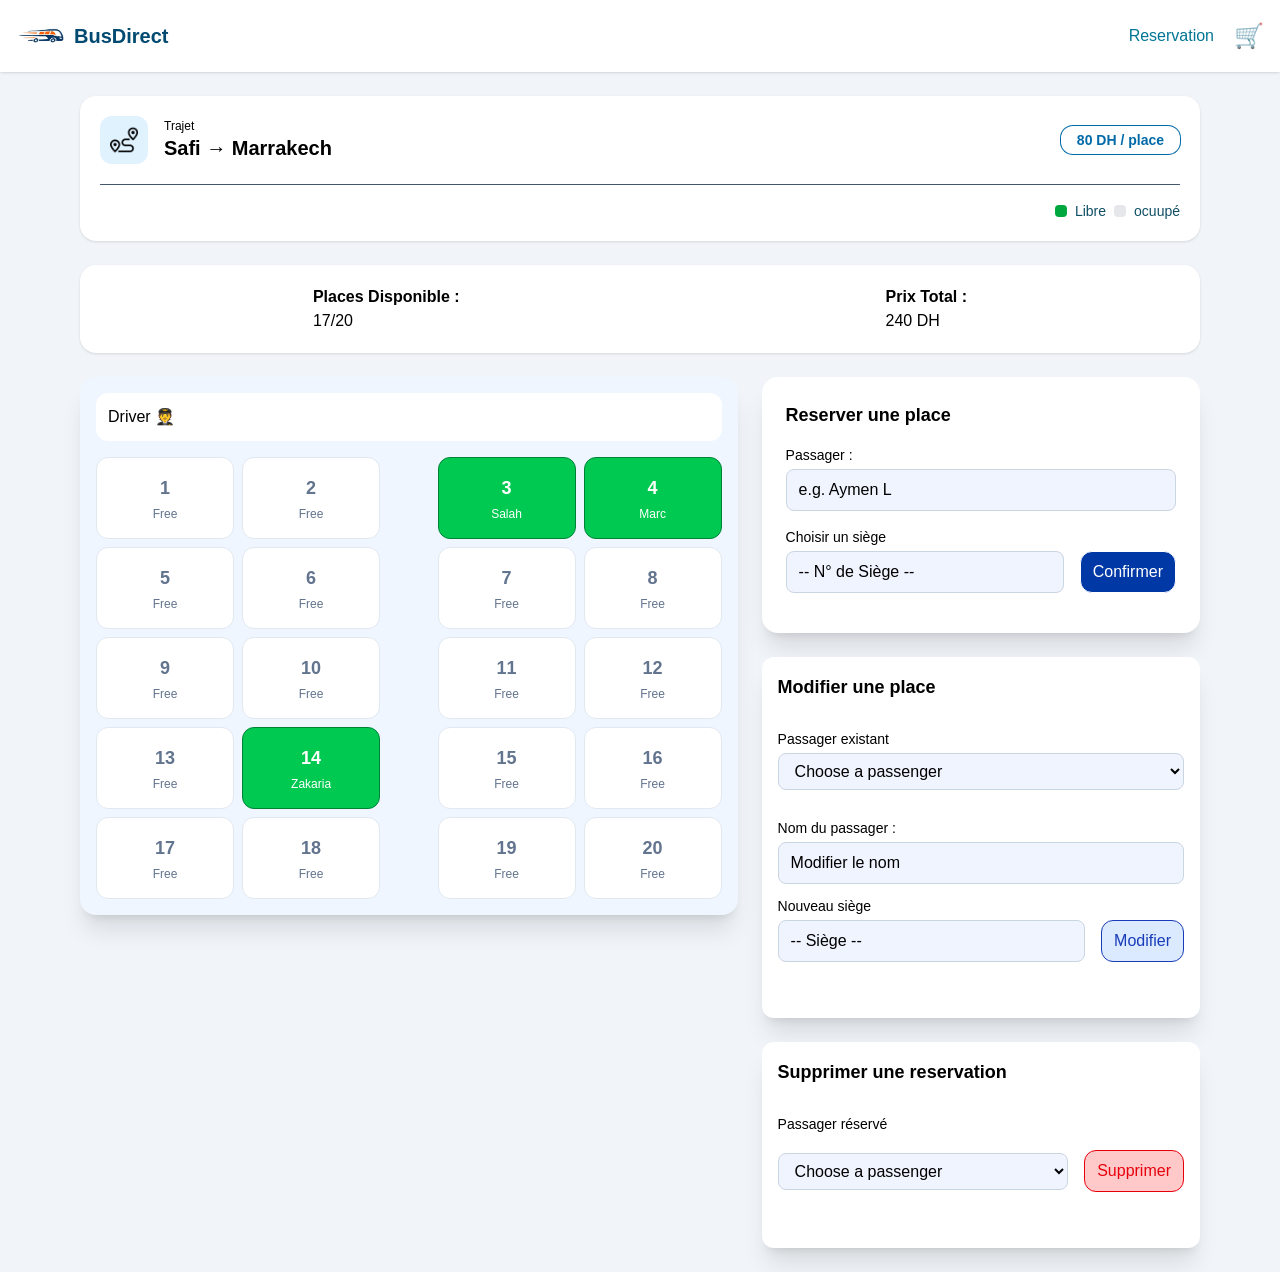
==== cabine.html @ 46fd449e "update : add files 'index / cabine / README.md'" ====
<!DOCTYPE html>
<html lang="fr">

<head>
    <meta charset="UTF-8">
    <meta name="viewport" content="width=device-width, initial-scale=1.0">
    <title>BusDirect</title>
    <link rel="stylesheet" href="style.css">
    <link href="src/output.css" rel="stylesheet">
</head>

<body>

    <header class="bg-white shadow-sm sticky top-0 z-10 ">
        <section class="mx-auto p-4 flex justify-between items-center">
            <div class="flex gap-2 items-center">
                <img src="img/logo.png" alt="logo" class="w-[50px] h-[40px]">
                <h1 class="text-xl font-bold text-sky-900">
                    <a href="#bus_direct">BusDirect</a>
                </h1>
            </div>
            <nav class="flex gap-5 items-center">
                <a class="text-l font-medium text-cyan-700 hover:text-sky-900" href="#reservation">
                    Reservation
                </a>

                <a class="text-2xl" href="#ticket" aria-label="Panier">
                    🛒
                </a>
            </nav>

        </section>
    </header>
    <main class="max-w-6xl mx-auto px-4 my-6 flex flex-col gap-6">

        <section class="rounded-2xl bg-white p-5 shadow-sm ">

            <div class="flex flex-wrap items-center justify-between gap-4">

                <div class="flex items-center gap-4">
                    <div class="flex h-12 w-12 items-center justify-center rounded-xl bg-sky-100">
                        <img src="img/trajet.png" alt="trajet" class="h-7 w-7">
                    </div>
                    <div>
                        <p class="text-xs font-medium uppercase tracking-wide text-slate-400">Trajet</p>
                        <h2 class="text-xl font-semibold text-slate-800 sm:text-2xl">
                            Safi → Marrakech
                        </h2>
                    </div>
                </div>

                <span class="rounded-xl bg-sky-50 px-4 py-1 text-sm font-semibold text-sky-700 ring-1 ring-sky-100">
                    80 DH / place
                </span>

            </div>

            <div
                class="mt-5 flex flex-wrap items-center justify-end gap-x-5 gap-y-2 border-t border-slate-100 pt-4 text-sm text-slate-600">
                <div class="flex-1 flex min-w-40 items-center justify-end gap-2">
                    <div class="w-3 h-3 bg-green-600 rounded-sm"></div>
                    <p class="text-cyan-900 text-sm font-medium">
                        Libre
                    </p>
                    <div class="w-3 h-3 bg-gray-200 rounded-sm"></div>
                    <p class="text-cyan-900 text-sm font-medium">
                        ocuupé
                    </p>
                </div>
            </div>
        </section>
        <section class="rounded-2xl bg-white p-5 shadow-sm flex justify-around">
            <div>
                <p class="font-semibold">Places Disponible :</p>
                <span id="places" class="font-medium"></span>
            </div>
            <div>
                <p class="font-semibold">Prix Total :</p>
                <span id="prix" class="font-medium"></span>
            </div>
        </section>


        <div class="page">
            <section class="bg-blue-50 rounded-2xl shadow-xl p-4">
                <div class="bg-white rounded-xl p-3 mb-4 font-medium">Driver 🧑‍✈️</div>
                <div id="seatGrid" class="grid grid-cols-[1fr_1fr_0.3fr_1fr_1fr] gap-2"></div>
            </section>
            <div class="forms">
                <section class="bg-white rounded-2xl shadow-xl p-6 h-fit ">
                    <h2 class="text-lg font-semibold mb-4">Reserver une place</h2>
                    <label for="nameInput" class="block text-sm font-medium rond mb-1">Passager :</label>
                    <input type="text" id="nameInput" placeholder="e.g. Aymen L"
                        class="w-full border border-slate-300 rounded-lg p-2 bg-[#F0F4FF] px-3 py-2 mb-4 ">
                    <div>
                        <label for="" class="block text-sm font-medium mb-1 rond">Choisir un siège</label>
                        <div class="flex items-center gap-4 justify-between">
                            <input type="text" id="seatInput" placeholder="-- N° de Siège --"
                                class="w-full border border-slate-300 rounded-lg p-2 bg-[#F0F4FF] px-3 py-2">
                            <button type="button" id="reserveButton"
                                class="border-1 px-3 py-2 rounded-xl bg-[#0039A6] text-white">Confirmer</button>
                        </div>
                    </div>
                    <p id="message" class="mt-4 text-sm font-medium"></p>
                </section>

                <section
                    class="flex shadow-xl w-full rounded-xl gap-3 p-4 flex-wrap flex-col bg-white shadow-sm p-4 pb-7">
                    <div>
                        <h2 class="text-lg font-semibold mb-4">Modifier une place</h2>
                    </div>
                    <div>
                        <label for="changeSelect" class="block text-sm font-medium mb-1 rond">Passager existant</label>
                        <select id="changeSelect"
                            class="w-full border border-slate-300 rounded-lg px-3 py-2 mb-4 bg-[#F0F4FF] focus:outline-none focus:ring-2 focus:ring-blue-500">
                        </select>
                    </div>
                    <div>
                        <label for="name" class="block text-sm font-medium rond mb-1">Nom du passager :</label>
                        <input type="text" name="name" id="modifyNameInput" placeholder="Modifier le nom"
                            class="w-full border border-slate-300 rounded-lg p-2 bg-[#F0F4FF] px-3 py-2">
                    </div>
                    <div>
                        <label for="newSeat" class="block text-sm font-medium mb-1 rond">Nouveau siège</label>
                        <div class="flex items-center gap-4 justify-between">
                            <input type="text" id="newSeat" placeholder="-- Siège --"
                                class="w-full border border-slate-300 rounded-lg p-2 bg-[#F0F4FF] px-3 py-2">
                            <button type="button" id="modifyBtn"
                                class="border-1 px-3 py-2 rounded-xl bg-blue-100 text-blue-800 font-medium">Modifier</button>
                        </div>
                    </div>
                    <p id="modifyMessage" class="mt-4 text-sm font-medium"></p>
                </section>
                <section
                    class="flex shadow-xl w-full rounded-xl gap-3 p-4 flex-wrap flex-col bg-white shadow-sm p-4 pb-7 ">
                    <div>
                        <h2 class="text-lg font-semibold mb-4">Supprimer une reservation</h2>
                    </div>

                    <div>
                        <label for="supSelect" class="block text-sm font-medium mb-1 rond">Passager réservé</label>
                    </div>
                    <div class="flex items-center gap-4 justify-between">
                        <select id="supSelect"
                            class="w-full border border-slate-300 rounded-lg px-3 py-2 bg-[#F0F4FF] focus:outline-none focus:ring-2 focus:ring-blue-500">
                        </select>
                        <div class="flex items-center gap-4 justify-between">
                            <button type="button" id="supBtn"
                                class="border-1 px-3 py-2 rounded-xl bg-red-200 text-red-600 font-medium">Supprimer</button>
                        </div>
                    </div>
                    <p id="supMessage" class="mt-4 text-sm font-medium"></p>
                </section>
            </div>
        </div>
    </main>
    <script src="script.js"></script>
</body>

</html>
---- style.css ----
body{
    background-color: #f1f5f9;
}
.page {
    display: grid;
    gap: 1.5rem;
}

.forms {
    display: grid;
    gap: 1.5rem;
}

@media (min-width: 1024px) {
    .page {
        grid-template-columns: 3fr 2fr;
        align-items: start;
    }
}
---- src/output.css ----
/*! tailwindcss v4.3.3 | MIT License | https://tailwindcss.com */
@layer properties;
@layer theme, base, components, utilities;
@layer theme {
  :root, :host {
    --font-sans: -apple-system, BlinkMacSystemFont, "Segoe UI", Roboto, "Helvetica Neue",
      "Noto Sans", Arial, sans-serif, "Apple Color Emoji", "Segoe UI Emoji",
      "Segoe UI Symbol", "Noto Color Emoji";
    --font-mono: ui-monospace, SFMono-Regular, Menlo, Monaco, Consolas, "Liberation Mono",
      "Courier New", monospace;
    --color-red-100: oklch(93.6% 0.032 17.717);
    --color-red-200: oklch(88.5% 0.062 18.334);
    --color-red-400: oklch(70.4% 0.191 22.216);
    --color-red-500: oklch(63.7% 0.237 25.331);
    --color-red-600: oklch(57.7% 0.245 27.325);
    --color-red-700: oklch(50.5% 0.213 27.518);
    --color-red-800: oklch(44.4% 0.177 26.899);
    --color-green-100: oklch(96.2% 0.044 156.743);
    --color-green-200: oklch(92.5% 0.084 155.995);
    --color-green-400: oklch(79.2% 0.209 151.711);
    --color-green-500: oklch(72.3% 0.219 149.579);
    --color-green-600: oklch(62.7% 0.194 149.214);
    --color-green-700: oklch(52.7% 0.154 150.069);
    --color-green-800: oklch(44.8% 0.119 151.328);
    --color-emerald-100: oklch(95% 0.052 163.051);
    --color-emerald-200: oklch(90.5% 0.093 164.15);
    --color-emerald-400: oklch(76.5% 0.177 163.223);
    --color-emerald-700: oklch(50.8% 0.118 165.612);
    --color-emerald-800: oklch(43.2% 0.095 166.913);
    --color-teal-700: oklch(51.1% 0.096 186.391);
    --color-cyan-100: oklch(95.6% 0.045 203.388);
    --color-cyan-200: oklch(91.7% 0.08 205.041);
    --color-cyan-300: oklch(86.5% 0.127 207.078);
    --color-cyan-400: oklch(78.9% 0.154 211.53);
    --color-cyan-700: oklch(52% 0.105 223.128);
    --color-cyan-900: oklch(39.8% 0.07 227.392);
    --color-sky-100: oklch(95.1% 0.026 236.824);
    --color-sky-200: oklch(90.1% 0.058 230.902);
    --color-sky-300: oklch(82.8% 0.111 230.318);
    --color-sky-400: oklch(74.6% 0.16 232.661);
    --color-sky-500: oklch(68.5% 0.169 237.323);
    --color-sky-600: oklch(58.8% 0.158 241.966);
    --color-sky-700: oklch(50% 0.134 242.749);
    --color-sky-900: oklch(39.1% 0.09 240.876);
    --color-blue-50: oklch(97% 0.014 254.604);
    --color-blue-100: oklch(93.2% 0.032 255.585);
    --color-blue-200: oklch(88.2% 0.059 254.128);
    --color-blue-400: oklch(70.7% 0.165 254.624);
    --color-blue-600: oklch(54.6% 0.245 262.881);
    --color-blue-700: oklch(48.8% 0.243 264.376);
    --color-blue-800: oklch(42.4% 0.199 265.638);
    --color-blue-900: oklch(37.9% 0.146 265.522);
    --color-indigo-600: oklch(51.1% 0.262 276.966);
    --color-indigo-700: oklch(45.7% 0.24 277.023);
    --color-slate-50: oklch(98.4% 0.003 247.858);
    --color-slate-200: oklch(92.9% 0.013 255.508);
    --color-slate-300: oklch(86.9% 0.022 252.894);
    --color-slate-500: oklch(55.4% 0.046 257.417);
    --color-slate-600: oklch(44.6% 0.043 257.281);
    --color-gray-50: oklch(98.5% 0.002 247.839);
    --color-gray-100: oklch(96.7% 0.003 264.542);
    --color-gray-200: oklch(92.8% 0.006 264.531);
    --color-gray-300: oklch(87.2% 0.01 258.338);
    --color-gray-500: oklch(55.1% 0.027 264.364);
    --color-gray-600: oklch(44.6% 0.03 256.802);
    --color-gray-800: oklch(27.8% 0.033 256.848);
    --color-black: #000;
    --color-white: #fff;
    --spacing: 0.25rem;
    --container-xs: 20rem;
    --container-md: 28rem;
    --container-4xl: 56rem;
    --container-6xl: 72rem;
    --text-xs: 0.75rem;
    --text-xs--line-height: calc(1 / 0.75);
    --text-sm: 0.875rem;
    --text-sm--line-height: calc(1.25 / 0.875);
    --text-base: 1rem;
    --text-base--line-height: calc(1.5 / 1);
    --text-lg: 1.125rem;
    --text-lg--line-height: calc(1.75 / 1.125);
    --text-xl: 1.25rem;
    --text-xl--line-height: calc(1.75 / 1.25);
    --text-2xl: 1.5rem;
    --text-2xl--line-height: calc(2 / 1.5);
    --text-3xl: 1.875rem;
    --text-3xl--line-height: calc(2.25 / 1.875);
    --text-4xl: 2.25rem;
    --text-4xl--line-height: calc(2.5 / 2.25);
    --font-weight-medium: 500;
    --font-weight-semibold: 600;
    --font-weight-bold: 700;
    --leading-tight: 1.25;
    --leading-snug: 1.375;
    --leading-normal: 1.5;
    --leading-loose: 2;
    --radius-sm: 0.25rem;
    --radius-lg: 0.5rem;
    --radius-xl: 0.75rem;
    --radius-2xl: 1rem;
    --default-transition-duration: 150ms;
    --default-transition-timing-function: cubic-bezier(0.4, 0, 0.2, 1);
    --default-font-family: var(--font-sans);
    --default-mono-font-family: var(--font-mono);
  }
}
@layer base {
  *, ::after, ::before, ::backdrop, ::file-selector-button {
    box-sizing: border-box;
    margin: 0;
    padding: 0;
    border: 0 solid;
  }
  html, :host {
    line-height: 1.5;
    -webkit-text-size-adjust: 100%;
    tab-size: 4;
    font-family: var(--default-font-family, -apple-system, BlinkMacSystemFont, "Segoe UI", Roboto, "Helvetica Neue", "Noto Sans", Arial, sans-serif, "Apple Color Emoji", "Segoe UI Emoji", "Segoe UI Symbol", "Noto Color Emoji");
    font-feature-settings: var(--default-font-feature-settings, normal);
    font-variation-settings: var(--default-font-variation-settings, normal);
    -webkit-tap-highlight-color: transparent;
  }
  hr {
    height: 0;
    color: inherit;
    border-top-width: 1px;
  }
  abbr:where([title]) {
    -webkit-text-decoration: underline dotted;
    text-decoration: underline dotted;
  }
  h1, h2, h3, h4, h5, h6 {
    font-size: inherit;
    font-weight: inherit;
  }
  a {
    color: inherit;
    -webkit-text-decoration: inherit;
    text-decoration: inherit;
  }
  b, strong {
    font-weight: bolder;
  }
  code, kbd, samp, pre {
    font-family: var(--default-mono-font-family, ui-monospace, SFMono-Regular, Menlo, Monaco, Consolas, "Liberation Mono", "Courier New", monospace);
    font-feature-settings: var(--default-mono-font-feature-settings, normal);
    font-variation-settings: var(--default-mono-font-variation-settings, normal);
    font-size: 1em;
  }
  small {
    font-size: 80%;
  }
  sub, sup {
    font-size: 75%;
    line-height: 0;
    position: relative;
    vertical-align: baseline;
  }
  sub {
    bottom: -0.25em;
  }
  sup {
    top: -0.5em;
  }
  table {
    text-indent: 0;
    border-color: inherit;
    border-collapse: collapse;
  }
  :-moz-focusring:where(:not(iframe)) {
    outline: auto;
  }
  progress {
    vertical-align: baseline;
  }
  summary {
    display: list-item;
  }
  ol, ul, menu {
    list-style: none;
  }
  img, svg, video, canvas, audio, iframe, embed, object {
    display: block;
    /* vertical-align: middle; */
  }
  img, video {
    max-width: 100%;
    height: auto;
  }
  button, input, select, optgroup, textarea, ::file-selector-button {
    font: inherit;
    font-feature-settings: inherit;
    font-variation-settings: inherit;
    letter-spacing: inherit;
    color: inherit;
    border-radius: 0;
    background-color: transparent;
    opacity: 1;
  }
  :where(select:is([multiple], [size])) optgroup {
    font-weight: bolder;
  }
  :where(select:is([multiple], [size])) optgroup option {
    padding-inline-start: 20px;
  }
  ::file-selector-button {
    margin-inline-end: 4px;
  }
  ::placeholder {
    opacity: 1;
  }
  @supports (not (-webkit-appearance: -apple-pay-button))  or (contain-intrinsic-size: 1px) {
    ::placeholder {
      color: currentcolor;
      @supports (color: color-mix(in lab, red, red)) {
        color: color-mix(in oklab, currentcolor 50%, transparent);
      }
    }
  }
  textarea {
    resize: vertical;
  }
  ::-webkit-search-decoration {
    -webkit-appearance: none;
  }
  ::-webkit-date-and-time-value {
    min-height: 1lh;
    text-align: inherit;
  }
  ::-webkit-datetime-edit {
    display: inline-flex;
  }
  ::-webkit-datetime-edit-fields-wrapper {
    padding: 0;
  }
  ::-webkit-datetime-edit, ::-webkit-datetime-edit-year-field, ::-webkit-datetime-edit-month-field, ::-webkit-datetime-edit-day-field, ::-webkit-datetime-edit-hour-field, ::-webkit-datetime-edit-minute-field, ::-webkit-datetime-edit-second-field, ::-webkit-datetime-edit-millisecond-field, ::-webkit-datetime-edit-meridiem-field {
    padding-block: 0;
  }
  ::-webkit-calendar-picker-indicator {
    line-height: 1;
  }
  :-moz-ui-invalid {
    box-shadow: none;
  }
  button, input:where([type="button"], [type="reset"], [type="submit"]), ::file-selector-button {
    appearance: button;
  }
  ::-webkit-inner-spin-button, ::-webkit-outer-spin-button {
    height: auto;
  }
  [hidden]:where(:not([hidden="until-found"])) {
    display: none !important;
  }
}
@layer utilities {
  .sr-only {
    position: absolute;
    width: 1px;
    height: 1px;
    padding: 0;
    margin: -1px;
    overflow: hidden;
    clip-path: inset(50%);
    white-space: nowrap;
    border-width: 0;
  }
  .sticky {
    position: sticky;
  }
  .top-0 {
    top: 0px;
  }
  .z-10 {
    z-index: 10;
  }
  .col-1 {
    grid-column: 1;
  }
  .m-1 {
    margin: var(--spacing);
  }
  .m-2 {
    margin: calc(var(--spacing) * 2);
  }
  .m-3 {
    margin: calc(var(--spacing) * 3);
  }
  .m-4 {
    margin: calc(var(--spacing) * 4);
  }
  .mx-4 {
    margin-inline: calc(var(--spacing) * 4);
  }
  .mx-auto {
    margin-inline: auto;
  }
  .my-2 {
    margin-block: calc(var(--spacing) * 2);
  }
  .my-4 {
    margin-block: calc(var(--spacing) * 4);
  }
  .my-6 {
    margin-block: calc(var(--spacing) * 6);
  }
  .mt-1 {
    margin-top: var(--spacing);
  }
  .mt-3 {
    margin-top: calc(var(--spacing) * 3);
  }
  .mt-4 {
    margin-top: calc(var(--spacing) * 4);
  }
  .mt-5 {
    margin-top: calc(var(--spacing) * 5);
  }
  .mt-6 {
    margin-top: calc(var(--spacing) * 6);
  }
  .mt-7 {
    margin-top: calc(var(--spacing) * 7);
  }
  .mb-1 {
    margin-bottom: var(--spacing);
  }
  .mb-2 {
    margin-bottom: calc(var(--spacing) * 2);
  }
  .mb-3 {
    margin-bottom: calc(var(--spacing) * 3);
  }
  .mb-4 {
    margin-bottom: calc(var(--spacing) * 4);
  }
  .mb-6 {
    margin-bottom: calc(var(--spacing) * 6);
  }
  .ml-3 {
    margin-left: calc(var(--spacing) * 3);
  }
  .ml-10 {
    margin-left: calc(var(--spacing) * 10);
  }
  .block {
    display: block;
  }
  .flex {
    display: flex;
  }
  .grid {
    display: grid;
  }
  .inline-block {
    display: inline-block;
  }
  .table {
    display: table;
  }
  .h-3 {
    height: calc(var(--spacing) * 3);
  }
  .h-4 {
    height: calc(var(--spacing) * 4);
  }
  .h-5 {
    height: calc(var(--spacing) * 5);
  }
  .h-8 {
    height: calc(var(--spacing) * 8);
  }
  .h-10 {
    height: calc(var(--spacing) * 10);
  }
  .h-11 {
    height: calc(var(--spacing) * 11);
  }
  .h-12 {
    height: calc(var(--spacing) * 12);
  }
  .h-17 {
    height: calc(var(--spacing) * 17);
  }
  .h-\[30\] {
    height: 30;
  }
  .h-\[30px\] {
    height: 30px;
  }
  .h-\[40px\] {
    height: 40px;
  }
  .h-\[50px\] {
    height: 50px;
  }
  .h-\[60px\] {
    height: 60px;
  }
  .h-auto {
    height: auto;
  }
  .h-fit {
    height: fit-content;
  }
  .h-full {
    height: 100%;
  }
  .min-h-\[1\.75rem\] {
    min-height: 1.75rem;
  }
  .min-h-screen {
    min-height: 100vh;
  }
  .w-1 {
    width: var(--spacing);
  }
  .w-2 {
    width: calc(var(--spacing) * 2);
  }
  .w-3 {
    width: calc(var(--spacing) * 3);
  }
  .w-4 {
    width: calc(var(--spacing) * 4);
  }
  .w-5 {
    width: calc(var(--spacing) * 5);
  }
  .w-6 {
    width: calc(var(--spacing) * 6);
  }
  .w-7 {
    width: calc(var(--spacing) * 7);
  }
  .w-8 {
    width: calc(var(--spacing) * 8);
  }
  .w-10 {
    width: calc(var(--spacing) * 10);
  }
  .w-11 {
    width: calc(var(--spacing) * 11);
  }
  .w-12 {
    width: calc(var(--spacing) * 12);
  }
  .w-13 {
    width: calc(var(--spacing) * 13);
  }
  .w-17 {
    width: calc(var(--spacing) * 17);
  }
  .w-20 {
    width: calc(var(--spacing) * 20);
  }
  .w-\[1px\] {
    width: 1px;
  }
  .w-\[2px\] {
    width: 2px;
  }
  .w-\[4px\] {
    width: 4px;
  }
  .w-\[10px\] {
    width: 10px;
  }
  .w-\[20px\] {
    width: 20px;
  }
  .w-\[30px\] {
    width: 30px;
  }
  .w-\[40px\] {
    width: 40px;
  }
  .w-\[50px\] {
    width: 50px;
  }
  .w-\[60px\] {
    width: 60px;
  }
  .w-\[70px\] {
    width: 70px;
  }
  .w-\[100px\] {
    width: 100px;
  }
  .w-\[200px\] {
    width: 200px;
  }
  .w-\[300px\] {
    width: 300px;
  }
  .w-auto {
    width: auto;
  }
  .w-fit {
    width: fit-content;
  }
  .w-full {
    width: 100%;
  }
  .max-w-4xl {
    max-width: var(--container-4xl);
  }
  .max-w-6xl {
    max-width: var(--container-6xl);
  }
  .max-w-md {
    max-width: var(--container-md);
  }
  .max-w-xs {
    max-width: var(--container-xs);
  }
  .min-w-40 {
    min-width: calc(var(--spacing) * 40);
  }
  .flex-1 {
    flex: 1;
  }
  .border-collapse {
    border-collapse: collapse;
  }
  .cursor-not-allowed {
    cursor: not-allowed;
  }
  .cursor-pointer {
    cursor: pointer;
  }
  .resize {
    resize: both;
  }
  .grid-cols-1 {
    grid-template-columns: repeat(1, minmax(0, 1fr));
  }
  .grid-cols-2 {
    grid-template-columns: repeat(2, minmax(0, 1fr));
  }
  .grid-cols-3 {
    grid-template-columns: repeat(3, minmax(0, 1fr));
  }
  .grid-cols-4 {
    grid-template-columns: repeat(4, minmax(0, 1fr));
  }
  .grid-cols-\[1fr_1fr_0\.3fr_1fr_1fr\] {
    grid-template-columns: 1fr 1fr 0.3fr 1fr 1fr;
  }
  .grid-cols-\[repeat\(2\,2\.5rem\)_1rem_repeat\(2\,2\.5rem\)\] {
    grid-template-columns: repeat(2,2.5rem) 1rem repeat(2,2.5rem);
  }
  .grid-cols-\[repeat\(2\,2\.75rem\)_1\.5rem_repeat\(2\,2\.75rem\)\] {
    grid-template-columns: repeat(2,2.75rem) 1.5rem repeat(2,2.75rem);
  }
  .grid-rows-2 {
    grid-template-rows: repeat(2, minmax(0, 1fr));
  }
  .grid-rows-3 {
    grid-template-rows: repeat(3, minmax(0, 1fr));
  }
  .grid-rows-4 {
    grid-template-rows: repeat(4, minmax(0, 1fr));
  }
  .flex-col {
    flex-direction: column;
  }
  .flex-row {
    flex-direction: row;
  }
  .flex-wrap {
    flex-wrap: wrap;
  }
  .items-center {
    align-items: center;
  }
  .items-end {
    align-items: flex-end;
  }
  .justify-around {
    justify-content: space-around;
  }
  .justify-between {
    justify-content: space-between;
  }
  .justify-center {
    justify-content: center;
  }
  .justify-end {
    justify-content: flex-end;
  }
  .justify-start {
    justify-content: flex-start;
  }
  .gap-1 {
    gap: var(--spacing);
  }
  .gap-2 {
    gap: calc(var(--spacing) * 2);
  }
  .gap-3 {
    gap: calc(var(--spacing) * 3);
  }
  .gap-4 {
    gap: calc(var(--spacing) * 4);
  }
  .gap-5 {
    gap: calc(var(--spacing) * 5);
  }
  .gap-6 {
    gap: calc(var(--spacing) * 6);
  }
  .gap-7 {
    gap: calc(var(--spacing) * 7);
  }
  .gap-12 {
    gap: calc(var(--spacing) * 12);
  }
  .gap-20 {
    gap: calc(var(--spacing) * 20);
  }
  :where(.space-y-6 > :not(:last-child)) {
    --tw-space-y-reverse: 0;
    margin-block-start: calc(calc(var(--spacing) * 6) * var(--tw-space-y-reverse));
    margin-block-end: calc(calc(var(--spacing) * 6) * calc(1 - var(--tw-space-y-reverse)));
  }
  .gap-x-2 {
    column-gap: calc(var(--spacing) * 2);
  }
  .gap-y-8 {
    row-gap: calc(var(--spacing) * 8);
  }
  .self-stretch {
    align-self: stretch;
  }
  .rounded {
    border-radius: 0.25rem;
  }
  .rounded-2xl {
    border-radius: var(--radius-2xl);
  }
  .rounded-\[2rem\] {
    border-radius: 2rem;
  }
  .rounded-lg {
    border-radius: var(--radius-lg);
  }
  .rounded-sm {
    border-radius: var(--radius-sm);
  }
  .rounded-xl {
    border-radius: var(--radius-xl);
  }
  .rounded-l {
    border-top-left-radius: 0.25rem;
    border-bottom-left-radius: 0.25rem;
  }
  .border {
    border-style: var(--tw-border-style);
    border-width: 1px;
  }
  .border-1 {
    border-style: var(--tw-border-style);
    border-width: 1px;
  }
  .border-2 {
    border-style: var(--tw-border-style);
    border-width: 2px;
  }
  .border-3 {
    border-style: var(--tw-border-style);
    border-width: 3px;
  }
  .border-4 {
    border-style: var(--tw-border-style);
    border-width: 4px;
  }
  .border-t {
    border-top-style: var(--tw-border-style);
    border-top-width: 1px;
  }
  .border-gray-300 {
    border-color: var(--color-gray-300);
  }
  .border-green-400 {
    border-color: var(--color-green-400);
  }
  .border-green-700 {
    border-color: var(--color-green-700);
  }
  .border-red-400 {
    border-color: var(--color-red-400);
  }
  .border-sky-200 {
    border-color: var(--color-sky-200);
  }
  .border-slate-200 {
    border-color: var(--color-slate-200);
  }
  .border-slate-300 {
    border-color: var(--color-slate-300);
  }
  .bg-\[\#09D8C7\] {
    background-color: #09D8C7;
  }
  .bg-\[\#0039A6\] {
    background-color: #0039A6;
  }
  .bg-\[\#F0F4FF\] {
    background-color: #F0F4FF;
  }
  .bg-blue-50 {
    background-color: var(--color-blue-50);
  }
  .bg-blue-100 {
    background-color: var(--color-blue-100);
  }
  .bg-blue-200 {
    background-color: var(--color-blue-200);
  }
  .bg-blue-400 {
    background-color: var(--color-blue-400);
  }
  .bg-blue-700 {
    background-color: var(--color-blue-700);
  }
  .bg-cyan-100 {
    background-color: var(--color-cyan-100);
  }
  .bg-cyan-200 {
    background-color: var(--color-cyan-200);
  }
  .bg-cyan-300 {
    background-color: var(--color-cyan-300);
  }
  .bg-cyan-400 {
    background-color: var(--color-cyan-400);
  }
  .bg-cyan-700 {
    background-color: var(--color-cyan-700);
  }
  .bg-cyan-900 {
    background-color: var(--color-cyan-900);
  }
  .bg-emerald-100 {
    background-color: var(--color-emerald-100);
  }
  .bg-gray-50 {
    background-color: var(--color-gray-50);
  }
  .bg-gray-100 {
    background-color: var(--color-gray-100);
  }
  .bg-gray-200 {
    background-color: var(--color-gray-200);
  }
  .bg-gray-500 {
    background-color: var(--color-gray-500);
  }
  .bg-gray-600 {
    background-color: var(--color-gray-600);
  }
  .bg-green-100 {
    background-color: var(--color-green-100);
  }
  .bg-green-200 {
    background-color: var(--color-green-200);
  }
  .bg-green-500 {
    background-color: var(--color-green-500);
  }
  .bg-green-600 {
    background-color: var(--color-green-600);
  }
  .bg-green-700 {
    background-color: var(--color-green-700);
  }
  .bg-green-800 {
    background-color: var(--color-green-800);
  }
  .bg-indigo-600 {
    background-color: var(--color-indigo-600);
  }
  .bg-red-200 {
    background-color: var(--color-red-200);
  }
  .bg-red-500 {
    background-color: var(--color-red-500);
  }
  .bg-red-600 {
    background-color: var(--color-red-600);
  }
  .bg-red-700 {
    background-color: var(--color-red-700);
  }
  .bg-red-800 {
    background-color: var(--color-red-800);
  }
  .bg-sky-100 {
    background-color: var(--color-sky-100);
  }
  .bg-sky-200 {
    background-color: var(--color-sky-200);
  }
  .bg-sky-300 {
    background-color: var(--color-sky-300);
  }
  .bg-sky-400 {
    background-color: var(--color-sky-400);
  }
  .bg-sky-500 {
    background-color: var(--color-sky-500);
  }
  .bg-sky-700 {
    background-color: var(--color-sky-700);
  }
  .bg-sky-900 {
    background-color: var(--color-sky-900);
  }
  .bg-slate-50 {
    background-color: var(--color-slate-50);
  }
  .bg-slate-200 {
    background-color: var(--color-slate-200);
  }
  .bg-slate-300 {
    background-color: var(--color-slate-300);
  }
  .bg-teal-700 {
    background-color: var(--color-teal-700);
  }
  .bg-white {
    background-color: var(--color-white);
  }
  .object-contain {
    object-fit: contain;
  }
  .p-1 {
    padding: var(--spacing);
  }
  .p-2 {
    padding: calc(var(--spacing) * 2);
  }
  .p-3 {
    padding: calc(var(--spacing) * 3);
  }
  .p-4 {
    padding: calc(var(--spacing) * 4);
  }
  .p-5 {
    padding: calc(var(--spacing) * 5);
  }
  .p-6 {
    padding: calc(var(--spacing) * 6);
  }
  .p-8 {
    padding: calc(var(--spacing) * 8);
  }
  .px-2 {
    padding-inline: calc(var(--spacing) * 2);
  }
  .px-3 {
    padding-inline: calc(var(--spacing) * 3);
  }
  .px-4 {
    padding-inline: calc(var(--spacing) * 4);
  }
  .py-1 {
    padding-block: var(--spacing);
  }
  .py-2 {
    padding-block: calc(var(--spacing) * 2);
  }
  .py-3 {
    padding-block: calc(var(--spacing) * 3);
  }
  .py-4 {
    padding-block: calc(var(--spacing) * 4);
  }
  .py-6 {
    padding-block: calc(var(--spacing) * 6);
  }
  .pt-4 {
    padding-top: calc(var(--spacing) * 4);
  }
  .pb-4 {
    padding-bottom: calc(var(--spacing) * 4);
  }
  .pb-7 {
    padding-bottom: calc(var(--spacing) * 7);
  }
  .text-center {
    text-align: center;
  }
  .text-start {
    text-align: start;
  }
  .font-\[\'Libre_Baskerville\'\] {
    font-family: 'Libre Baskerville';
  }
  .font-\[\'Montserrat\'\] {
    font-family: 'Montserrat';
  }
  .font-\[\'Nunito\'\] {
    font-family: 'Nunito';
  }
  .font-\[\'Roboto\'\] {
    font-family: 'Roboto';
  }
  .font-sans {
    font-family: var(--font-sans);
  }
  .text-2xl {
    font-size: var(--text-2xl);
    line-height: var(--tw-leading, var(--text-2xl--line-height));
  }
  .text-3xl {
    font-size: var(--text-3xl);
    line-height: var(--tw-leading, var(--text-3xl--line-height));
  }
  .text-4xl {
    font-size: var(--text-4xl);
    line-height: var(--tw-leading, var(--text-4xl--line-height));
  }
  .text-base {
    font-size: var(--text-base);
    line-height: var(--tw-leading, var(--text-base--line-height));
  }
  .text-lg {
    font-size: var(--text-lg);
    line-height: var(--tw-leading, var(--text-lg--line-height));
  }
  .text-sm {
    font-size: var(--text-sm);
    line-height: var(--tw-leading, var(--text-sm--line-height));
  }
  .text-xl {
    font-size: var(--text-xl);
    line-height: var(--tw-leading, var(--text-xl--line-height));
  }
  .text-xs {
    font-size: var(--text-xs);
    line-height: var(--tw-leading, var(--text-xs--line-height));
  }
  .text-\[22px\] {
    font-size: 22px;
  }
  .leading-loose {
    --tw-leading: var(--leading-loose);
    line-height: var(--leading-loose);
  }
  .leading-normal {
    --tw-leading: var(--leading-normal);
    line-height: var(--leading-normal);
  }
  .leading-snug {
    --tw-leading: var(--leading-snug);
    line-height: var(--leading-snug);
  }
  .leading-tight {
    --tw-leading: var(--leading-tight);
    line-height: var(--leading-tight);
  }
  .font-bold {
    --tw-font-weight: var(--font-weight-bold);
    font-weight: var(--font-weight-bold);
  }
  .font-medium {
    --tw-font-weight: var(--font-weight-medium);
    font-weight: var(--font-weight-medium);
  }
  .font-semibold {
    --tw-font-weight: var(--font-weight-semibold);
    font-weight: var(--font-weight-semibold);
  }
  .text-black {
    color: var(--color-black);
  }
  .text-blue-100 {
    color: var(--color-blue-100);
  }
  .text-blue-400 {
    color: var(--color-blue-400);
  }
  .text-blue-700 {
    color: var(--color-blue-700);
  }
  .text-blue-800 {
    color: var(--color-blue-800);
  }
  .text-blue-900 {
    color: var(--color-blue-900);
  }
  .text-cyan-400 {
    color: var(--color-cyan-400);
  }
  .text-cyan-700 {
    color: var(--color-cyan-700);
  }
  .text-cyan-900 {
    color: var(--color-cyan-900);
  }
  .text-emerald-700 {
    color: var(--color-emerald-700);
  }
  .text-emerald-800 {
    color: var(--color-emerald-800);
  }
  .text-gray-500 {
    color: var(--color-gray-500);
  }
  .text-gray-800 {
    color: var(--color-gray-800);
  }
  .text-green-600 {
    color: var(--color-green-600);
  }
  .text-green-700 {
    color: var(--color-green-700);
  }
  .text-red-600 {
    color: var(--color-red-600);
  }
  .text-sky-400 {
    color: var(--color-sky-400);
  }
  .text-sky-600 {
    color: var(--color-sky-600);
  }
  .text-sky-700 {
    color: var(--color-sky-700);
  }
  .text-sky-900 {
    color: var(--color-sky-900);
  }
  .text-slate-500 {
    color: var(--color-slate-500);
  }
  .text-slate-600 {
    color: var(--color-slate-600);
  }
  .text-white {
    color: var(--color-white);
  }
  .underline {
    text-decoration-line: underline;
  }
  .shadow {
    --tw-shadow: 0 1px 3px 0 var(--tw-shadow-color, rgb(0 0 0 / 0.1)), 0 1px 2px -1px var(--tw-shadow-color, rgb(0 0 0 / 0.1));
    box-shadow: var(--tw-inset-shadow), var(--tw-inset-ring-shadow), var(--tw-ring-offset-shadow), var(--tw-ring-shadow), var(--tw-shadow);
  }
  .shadow-lg {
    --tw-shadow: 0 10px 15px -3px var(--tw-shadow-color, rgb(0 0 0 / 0.1)), 0 4px 6px -4px var(--tw-shadow-color, rgb(0 0 0 / 0.1));
    box-shadow: var(--tw-inset-shadow), var(--tw-inset-ring-shadow), var(--tw-ring-offset-shadow), var(--tw-ring-shadow), var(--tw-shadow);
  }
  .shadow-sm {
    --tw-shadow: 0 1px 3px 0 var(--tw-shadow-color, rgb(0 0 0 / 0.1)), 0 1px 2px -1px var(--tw-shadow-color, rgb(0 0 0 / 0.1));
    box-shadow: var(--tw-inset-shadow), var(--tw-inset-ring-shadow), var(--tw-ring-offset-shadow), var(--tw-ring-shadow), var(--tw-shadow);
  }
  .shadow-xl {
    --tw-shadow: 0 20px 25px -5px var(--tw-shadow-color, rgb(0 0 0 / 0.1)), 0 8px 10px -6px var(--tw-shadow-color, rgb(0 0 0 / 0.1));
    box-shadow: var(--tw-inset-shadow), var(--tw-inset-ring-shadow), var(--tw-ring-offset-shadow), var(--tw-ring-shadow), var(--tw-shadow);
  }
  .ring-1 {
    --tw-ring-shadow: var(--tw-ring-inset,) 0 0 0 calc(1px + var(--tw-ring-offset-width)) var(--tw-ring-color, currentcolor);
    box-shadow: var(--tw-inset-shadow), var(--tw-inset-ring-shadow), var(--tw-ring-offset-shadow), var(--tw-ring-shadow), var(--tw-shadow);
  }
  .ring-emerald-400 {
    --tw-ring-color: var(--color-emerald-400);
  }
  .outline {
    outline-style: var(--tw-outline-style);
    outline-width: 1px;
  }
  .transition {
    transition-property: color, background-color, border-color, outline-color, text-decoration-color, fill, stroke, --tw-gradient-from, --tw-gradient-via, --tw-gradient-to, opacity, box-shadow, transform, translate, scale, rotate, filter, -webkit-backdrop-filter, backdrop-filter, display, content-visibility, overlay, pointer-events;
    transition-timing-function: var(--tw-ease, var(--default-transition-timing-function));
    transition-duration: var(--tw-duration, var(--default-transition-duration));
  }
  .peer-checked\:bg-indigo-600:is(:where(.peer):checked ~ *) {
    background-color: var(--color-indigo-600);
  }
  .peer-checked\:text-white:is(:where(.peer):checked ~ *) {
    color: var(--color-white);
  }
  .peer-checked\:ring-0:is(:where(.peer):checked ~ *) {
    --tw-ring-shadow: var(--tw-ring-inset,) 0 0 0 calc(0px + var(--tw-ring-offset-width)) var(--tw-ring-color, currentcolor);
    box-shadow: var(--tw-inset-shadow), var(--tw-inset-ring-shadow), var(--tw-ring-offset-shadow), var(--tw-ring-shadow), var(--tw-shadow);
  }
  .peer-focus-visible\:outline:is(:where(.peer):focus-visible ~ *) {
    outline-style: var(--tw-outline-style);
    outline-width: 1px;
  }
  .peer-focus-visible\:outline-2:is(:where(.peer):focus-visible ~ *) {
    outline-style: var(--tw-outline-style);
    outline-width: 2px;
  }
  .peer-focus-visible\:outline-indigo-600:is(:where(.peer):focus-visible ~ *) {
    outline-color: var(--color-indigo-600);
  }
  @media (hover: hover) {
    .hover\:border-green-500:hover {
      border-color: var(--color-green-500);
    }
    .hover\:bg-emerald-200:hover {
      background-color: var(--color-emerald-200);
    }
    .hover\:bg-gray-600:hover {
      background-color: var(--color-gray-600);
    }
    .hover\:bg-green-700:hover {
      background-color: var(--color-green-700);
    }
    .hover\:bg-indigo-700:hover {
      background-color: var(--color-indigo-700);
    }
    .hover\:bg-sky-900:hover {
      background-color: var(--color-sky-900);
    }
    .hover\:text-blue-100:hover {
      color: var(--color-blue-100);
    }
    .hover\:text-blue-200:hover {
      color: var(--color-blue-200);
    }
    .hover\:text-blue-600:hover {
      color: var(--color-blue-600);
    }
    .hover\:text-blue-700:hover {
      color: var(--color-blue-700);
    }
    .hover\:text-blue-900:hover {
      color: var(--color-blue-900);
    }
    .hover\:text-red-100:hover {
      color: var(--color-red-100);
    }
    .hover\:text-sky-100:hover {
      color: var(--color-sky-100);
    }
    .hover\:text-sky-200:hover {
      color: var(--color-sky-200);
    }
    .hover\:text-sky-500:hover {
      color: var(--color-sky-500);
    }
    .hover\:text-sky-700:hover {
      color: var(--color-sky-700);
    }
    .hover\:text-sky-900:hover {
      color: var(--color-sky-900);
    }
    .hover\:text-white:hover {
      color: var(--color-white);
    }
  }
  .focus\:ring-2:focus {
    --tw-ring-shadow: var(--tw-ring-inset,) 0 0 0 calc(2px + var(--tw-ring-offset-width)) var(--tw-ring-color, currentcolor);
    box-shadow: var(--tw-inset-shadow), var(--tw-inset-ring-shadow), var(--tw-ring-offset-shadow), var(--tw-ring-shadow), var(--tw-shadow);
  }
  .focus\:ring-blue-200:focus {
    --tw-ring-color: var(--color-blue-200);
  }
  .focus\:ring-green-500:focus {
    --tw-ring-color: var(--color-green-500);
  }
  .focus\:ring-slate-300:focus {
    --tw-ring-color: var(--color-slate-300);
  }
  .focus\:outline-none:focus {
    --tw-outline-style: none;
    outline-style: none;
  }
  .focus-visible\:outline:focus-visible {
    outline-style: var(--tw-outline-style);
    outline-width: 1px;
  }
  .focus-visible\:outline-2:focus-visible {
    outline-style: var(--tw-outline-style);
    outline-width: 2px;
  }
  .focus-visible\:outline-offset-2:focus-visible {
    outline-offset: 2px;
  }
  .focus-visible\:outline-indigo-600:focus-visible {
    outline-color: var(--color-indigo-600);
  }
  .disabled\:cursor-not-allowed:disabled {
    cursor: not-allowed;
  }
  .disabled\:bg-slate-300:disabled {
    background-color: var(--color-slate-300);
  }
  @media (width >= 40rem) {
    .sm\:w-10 {
      width: calc(var(--spacing) * 10);
    }
    .sm\:grid-cols-3 {
      grid-template-columns: repeat(3, minmax(0, 1fr));
    }
    .sm\:p-4 {
      padding: calc(var(--spacing) * 4);
    }
    .sm\:p-6 {
      padding: calc(var(--spacing) * 6);
    }
  }
  @media (width >= 48rem) {
    .md\:grid-cols-2 {
      grid-template-columns: repeat(2, minmax(0, 1fr));
    }
    .md\:flex-row {
      flex-direction: row;
    }
    .md\:items-center {
      align-items: center;
    }
    .md\:justify-between {
      justify-content: space-between;
    }
    .md\:text-right {
      text-align: right;
    }
  }
  @media (width >= 64rem) {
    .lg\:grid {
      display: grid;
    }
    .lg\:grid-cols-2 {
      grid-template-columns: repeat(2, minmax(0, 1fr));
    }
    .lg\:grid-rows-1 {
      grid-template-rows: repeat(1, minmax(0, 1fr));
    }
    .lg\:grid-rows-2 {
      grid-template-rows: repeat(2, minmax(0, 1fr));
    }
    .lg\:grid-rows-4 {
      grid-template-rows: repeat(4, minmax(0, 1fr));
    }
  }
}
@property --tw-space-y-reverse {
  syntax: "*";
  inherits: false;
  initial-value: 0;
}
@property --tw-border-style {
  syntax: "*";
  inherits: false;
  initial-value: solid;
}
@property --tw-leading {
  syntax: "*";
  inherits: false;
}
@property --tw-font-weight {
  syntax: "*";
  inherits: false;
}
@property --tw-shadow {
  syntax: "*";
  inherits: false;
  initial-value: 0 0 #0000;
}
@property --tw-shadow-color {
  syntax: "*";
  inherits: false;
}
@property --tw-shadow-alpha {
  syntax: "<percentage>";
  inherits: false;
  initial-value: 100%;
}
@property --tw-inset-shadow {
  syntax: "*";
  inherits: false;
  initial-value: 0 0 #0000;
}
@property --tw-inset-shadow-color {
  syntax: "*";
  inherits: false;
}
@property --tw-inset-shadow-alpha {
  syntax: "<percentage>";
  inherits: false;
  initial-value: 100%;
}
@property --tw-ring-color {
  syntax: "*";
  inherits: false;
}
@property --tw-ring-shadow {
  syntax: "*";
  inherits: false;
  initial-value: 0 0 #0000;
}
@property --tw-inset-ring-color {
  syntax: "*";
  inherits: false;
}
@property --tw-inset-ring-shadow {
  syntax: "*";
  inherits: false;
  initial-value: 0 0 #0000;
}
@property --tw-ring-inset {
  syntax: "*";
  inherits: false;
}
@property --tw-ring-offset-width {
  syntax: "<length>";
  inherits: false;
  initial-value: 0px;
}
@property --tw-ring-offset-color {
  syntax: "*";
  inherits: false;
  initial-value: #fff;
}
@property --tw-ring-offset-shadow {
  syntax: "*";
  inherits: false;
  initial-value: 0 0 #0000;
}
@property --tw-outline-style {
  syntax: "*";
  inherits: false;
  initial-value: solid;
}
@layer properties {
  @supports ((-webkit-hyphens: none) and (not (margin-trim: inline))) or ((-moz-orient: inline) and (not (color:rgb(from red r g b)))) {
    *, ::before, ::after, ::backdrop {
      --tw-space-y-reverse: 0;
      --tw-border-style: solid;
      --tw-leading: initial;
      --tw-font-weight: initial;
      --tw-shadow: 0 0 #0000;
      --tw-shadow-color: initial;
      --tw-shadow-alpha: 100%;
      --tw-inset-shadow: 0 0 #0000;
      --tw-inset-shadow-color: initial;
      --tw-inset-shadow-alpha: 100%;
      --tw-ring-color: initial;
      --tw-ring-shadow: 0 0 #0000;
      --tw-inset-ring-color: initial;
      --tw-inset-ring-shadow: 0 0 #0000;
      --tw-ring-inset: initial;
      --tw-ring-offset-width: 0px;
      --tw-ring-offset-color: #fff;
      --tw-ring-offset-shadow: 0 0 #0000;
      --tw-outline-style: solid;
    }
  }
}
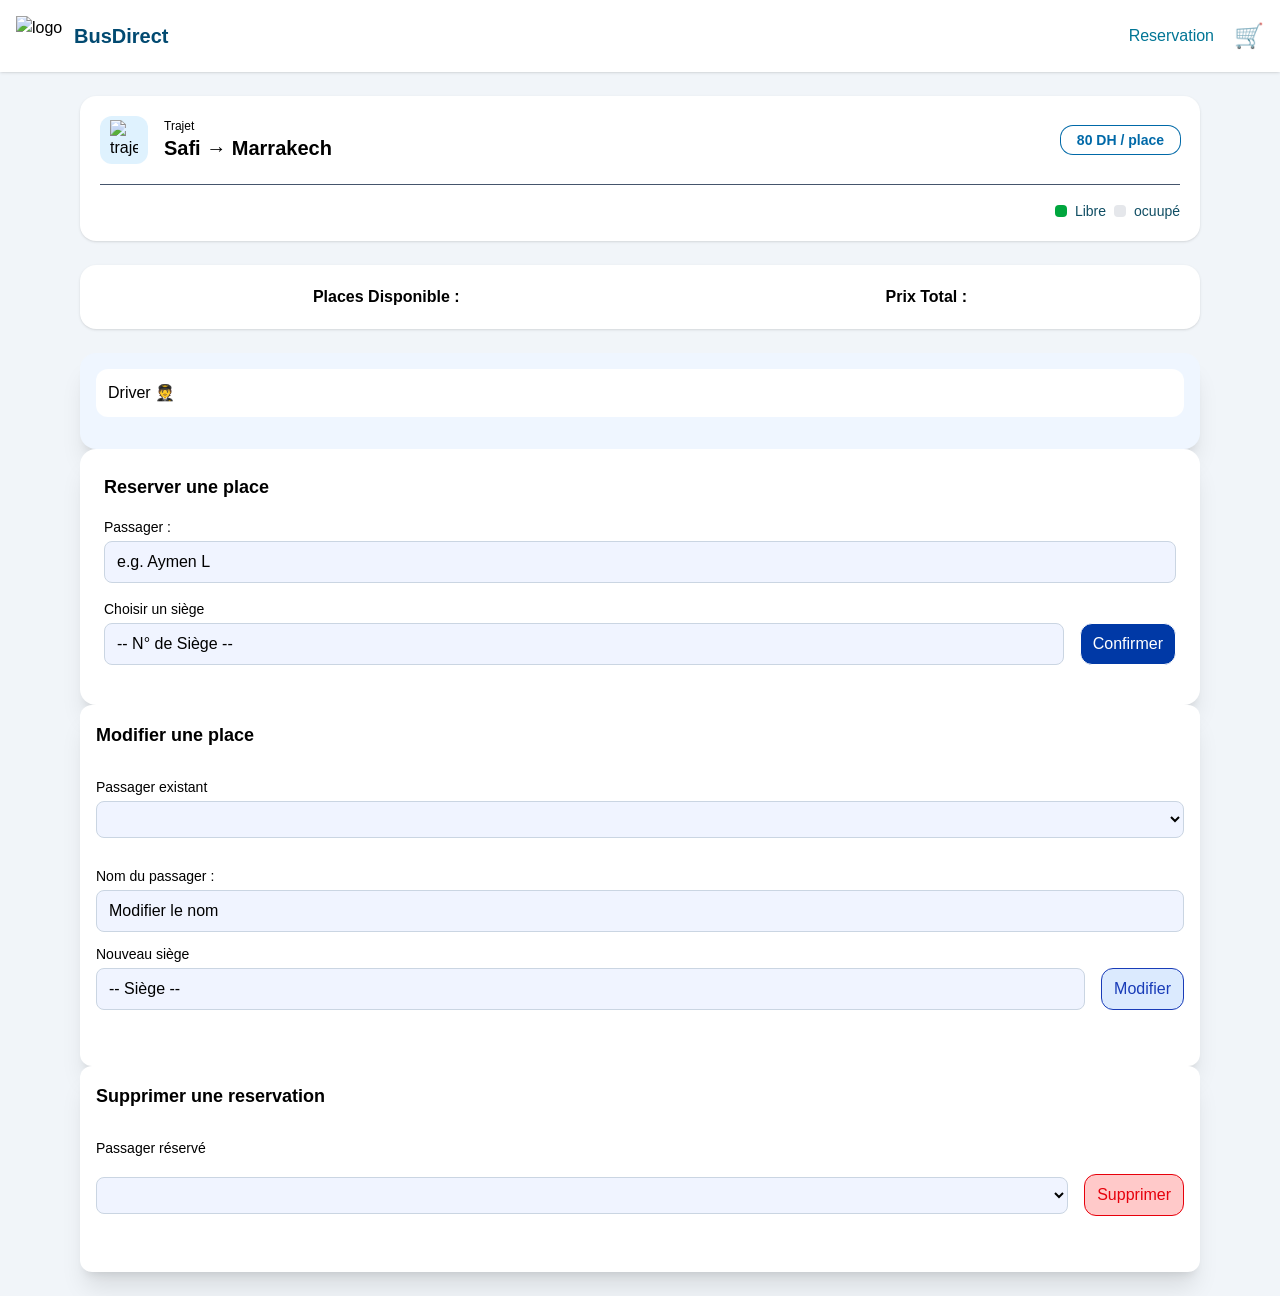
==== commit 27b01504: "update files" ====
--- a/cabine.html
+++ b/cabine.html
@@ -154,7 +154,7 @@
             </div>
         </div>
     </main>
-    <script src="script.js"></script>
+    <script src="js/script.js"></script>
 </body>
 
 </html>
--- a/style.css
+++ b/style.css
@@ -1,7 +1,7 @@
 body{
     background-color: #f1f5f9;
 }
-.page {
+/* .page {
     display: grid;
     gap: 1.5rem;
 }
@@ -16,4 +16,4 @@
         grid-template-columns: 3fr 2fr;
         align-items: start;
     }
-}+} */
--- a/src/output.css
+++ b/src/output.css
@@ -1,8 +1,11 @@
 /*! tailwindcss v4.3.3 | MIT License | https://tailwindcss.com */
 @layer properties;
 @layer theme, base, components, utilities;
+
 @layer theme {
-  :root, :host {
+
+  :root,
+  :host {
     --font-sans: -apple-system, BlinkMacSystemFont, "Segoe UI", Roboto, "Helvetica Neue",
       "Noto Sans", Arial, sans-serif, "Apple Color Emoji", "Segoe UI Emoji",
       "Segoe UI Symbol", "Noto Color Emoji";
@@ -104,14 +107,22 @@
     --default-mono-font-family: var(--font-mono);
   }
 }
+
 @layer base {
-  *, ::after, ::before, ::backdrop, ::file-selector-button {
+
+  *,
+  ::after,
+  ::before,
+  ::backdrop,
+  ::file-selector-button {
     box-sizing: border-box;
     margin: 0;
     padding: 0;
     border: 0 solid;
   }
-  html, :host {
+
+  html,
+  :host {
     line-height: 1.5;
     -webkit-text-size-adjust: 100%;
     tab-size: 4;
@@ -120,74 +131,117 @@
     font-variation-settings: var(--default-font-variation-settings, normal);
     -webkit-tap-highlight-color: transparent;
   }
+
   hr {
     height: 0;
     color: inherit;
     border-top-width: 1px;
   }
+
   abbr:where([title]) {
     -webkit-text-decoration: underline dotted;
     text-decoration: underline dotted;
   }
-  h1, h2, h3, h4, h5, h6 {
+
+  h1,
+  h2,
+  h3,
+  h4,
+  h5,
+  h6 {
     font-size: inherit;
     font-weight: inherit;
   }
+
   a {
     color: inherit;
     -webkit-text-decoration: inherit;
     text-decoration: inherit;
   }
-  b, strong {
+
+  b,
+  strong {
     font-weight: bolder;
   }
-  code, kbd, samp, pre {
+
+  code,
+  kbd,
+  samp,
+  pre {
     font-family: var(--default-mono-font-family, ui-monospace, SFMono-Regular, Menlo, Monaco, Consolas, "Liberation Mono", "Courier New", monospace);
     font-feature-settings: var(--default-mono-font-feature-settings, normal);
     font-variation-settings: var(--default-mono-font-variation-settings, normal);
     font-size: 1em;
   }
+
   small {
     font-size: 80%;
   }
-  sub, sup {
+
+  sub,
+  sup {
     font-size: 75%;
     line-height: 0;
     position: relative;
     vertical-align: baseline;
   }
+
   sub {
     bottom: -0.25em;
   }
+
   sup {
     top: -0.5em;
   }
+
   table {
     text-indent: 0;
     border-color: inherit;
     border-collapse: collapse;
   }
+
   :-moz-focusring:where(:not(iframe)) {
     outline: auto;
   }
+
   progress {
     vertical-align: baseline;
   }
+
   summary {
     display: list-item;
   }
-  ol, ul, menu {
+
+  ol,
+  ul,
+  menu {
     list-style: none;
   }
-  img, svg, video, canvas, audio, iframe, embed, object {
+
+  img,
+  svg,
+  video,
+  canvas,
+  audio,
+  iframe,
+  embed,
+  object {
     display: block;
     /* vertical-align: middle; */
   }
-  img, video {
+
+  img,
+  video {
     max-width: 100%;
     height: auto;
   }
-  button, input, select, optgroup, textarea, ::file-selector-button {
+
+  button,
+  input,
+  select,
+  optgroup,
+  textarea,
+  ::file-selector-button {
     font: inherit;
     font-feature-settings: inherit;
     font-variation-settings: inherit;
@@ -197,61 +251,90 @@
     background-color: transparent;
     opacity: 1;
   }
+
   :where(select:is([multiple], [size])) optgroup {
     font-weight: bolder;
   }
+
   :where(select:is([multiple], [size])) optgroup option {
     padding-inline-start: 20px;
   }
+
   ::file-selector-button {
     margin-inline-end: 4px;
   }
+
   ::placeholder {
     opacity: 1;
   }
-  @supports (not (-webkit-appearance: -apple-pay-button))  or (contain-intrinsic-size: 1px) {
+
+  @supports (not (-webkit-appearance: -apple-pay-button)) or (contain-intrinsic-size: 1px) {
     ::placeholder {
       color: currentcolor;
+
       @supports (color: color-mix(in lab, red, red)) {
         color: color-mix(in oklab, currentcolor 50%, transparent);
       }
     }
   }
+
   textarea {
     resize: vertical;
   }
+
   ::-webkit-search-decoration {
     -webkit-appearance: none;
   }
+
   ::-webkit-date-and-time-value {
     min-height: 1lh;
     text-align: inherit;
   }
+
   ::-webkit-datetime-edit {
     display: inline-flex;
   }
+
   ::-webkit-datetime-edit-fields-wrapper {
     padding: 0;
   }
-  ::-webkit-datetime-edit, ::-webkit-datetime-edit-year-field, ::-webkit-datetime-edit-month-field, ::-webkit-datetime-edit-day-field, ::-webkit-datetime-edit-hour-field, ::-webkit-datetime-edit-minute-field, ::-webkit-datetime-edit-second-field, ::-webkit-datetime-edit-millisecond-field, ::-webkit-datetime-edit-meridiem-field {
+
+  ::-webkit-datetime-edit,
+  ::-webkit-datetime-edit-year-field,
+  ::-webkit-datetime-edit-month-field,
+  ::-webkit-datetime-edit-day-field,
+  ::-webkit-datetime-edit-hour-field,
+  ::-webkit-datetime-edit-minute-field,
+  ::-webkit-datetime-edit-second-field,
+  ::-webkit-datetime-edit-millisecond-field,
+  ::-webkit-datetime-edit-meridiem-field {
     padding-block: 0;
   }
+
   ::-webkit-calendar-picker-indicator {
     line-height: 1;
   }
+
   :-moz-ui-invalid {
     box-shadow: none;
   }
-  button, input:where([type="button"], [type="reset"], [type="submit"]), ::file-selector-button {
+
+  button,
+  input:where([type="button"], [type="reset"], [type="submit"]),
+  ::file-selector-button {
     appearance: button;
   }
-  ::-webkit-inner-spin-button, ::-webkit-outer-spin-button {
+
+  ::-webkit-inner-spin-button,
+  ::-webkit-outer-spin-button {
     height: auto;
   }
+
   [hidden]:where(:not([hidden="until-found"])) {
     display: none !important;
   }
 }
+
 @layer utilities {
   .sr-only {
     position: absolute;
@@ -264,1072 +347,1540 @@
     white-space: nowrap;
     border-width: 0;
   }
+
   .sticky {
     position: sticky;
   }
+
   .top-0 {
     top: 0px;
   }
+
   .z-10 {
     z-index: 10;
   }
+
   .col-1 {
     grid-column: 1;
   }
+
   .m-1 {
     margin: var(--spacing);
   }
+
   .m-2 {
     margin: calc(var(--spacing) * 2);
   }
+
   .m-3 {
     margin: calc(var(--spacing) * 3);
   }
+
   .m-4 {
     margin: calc(var(--spacing) * 4);
   }
+
   .mx-4 {
     margin-inline: calc(var(--spacing) * 4);
   }
+
   .mx-auto {
     margin-inline: auto;
   }
+
   .my-2 {
     margin-block: calc(var(--spacing) * 2);
   }
+
   .my-4 {
     margin-block: calc(var(--spacing) * 4);
   }
+
   .my-6 {
     margin-block: calc(var(--spacing) * 6);
   }
+
   .mt-1 {
     margin-top: var(--spacing);
   }
+
   .mt-3 {
     margin-top: calc(var(--spacing) * 3);
   }
+
   .mt-4 {
     margin-top: calc(var(--spacing) * 4);
   }
+
   .mt-5 {
     margin-top: calc(var(--spacing) * 5);
   }
+
   .mt-6 {
     margin-top: calc(var(--spacing) * 6);
   }
+
   .mt-7 {
     margin-top: calc(var(--spacing) * 7);
   }
+
   .mb-1 {
     margin-bottom: var(--spacing);
   }
+
   .mb-2 {
     margin-bottom: calc(var(--spacing) * 2);
   }
+
   .mb-3 {
     margin-bottom: calc(var(--spacing) * 3);
   }
+
   .mb-4 {
     margin-bottom: calc(var(--spacing) * 4);
   }
+
   .mb-6 {
     margin-bottom: calc(var(--spacing) * 6);
   }
+
   .ml-3 {
     margin-left: calc(var(--spacing) * 3);
   }
+
   .ml-10 {
     margin-left: calc(var(--spacing) * 10);
   }
+
+
+.mt-0 { margin-top: 0px; }
+.mt-\[4px\] { margin-top: 4px; }
+.mt-\[8px\] { margin-top: 8px; }
+.mt-\[12px\] { margin-top: 12px; }
+.mt-4 { margin-top: 16px; }
+.mt-5 { margin-top: 20px; }
+.mt-6 { margin-top: 24px; }
+.mt-\[28px\] { margin-top: 28px; }
+.mt-8 { margin-top: 32px; }
+.mt-\[36px\] { margin-top: 36px; }
+.mt-10 { margin-top: 40px; }
+
+
+.mb-0 { margin-bottom: 0px; }
+.mb-\[4px\] { margin-bottom: 4px; }
+.mb-\[8px\] { margin-bottom: 8px; }
+.mb-\[12px\] { margin-bottom: 12px; }
+.mb-4 { margin-bottom: 16px; }
+.mb-5 { margin-bottom: 20px; }
+.mb-6 { margin-bottom: 24px; }
+.mb-\[28px\] { margin-bottom: 28px; }
+.mb-8 { margin-bottom: 32px; }
+.mb-\[36px\] { margin-bottom: 36px; }
+.mb-10 { margin-bottom: 40px; }
+
+
+.ml-0 { margin-left: 0px; }
+.ml-\[4px\] { margin-left: 4px; }
+.ml-\[8px\] { margin-left: 8px; }
+.ml-\[12px\] { margin-left: 12px; }
+.ml-4 { margin-left: 16px; }
+.ml-5 { margin-left: 20px; }
+.ml-6 { margin-left: 24px; }
+.ml-\[28px\] { margin-left: 28px; }
+.ml-8 { margin-left: 32px; }
+.ml-\[36px\] { margin-left: 36px; }
+.ml-10 { margin-left: 40px; }
+
+
+.mr-0 { margin-right: 0px; }
+.mr-\[4px\] { margin-right: 4px; }
+.mr-\[8px\] { margin-right: 8px; }
+.mr-\[12px\] { margin-right: 12px; }
+.mr-4 { margin-right: 16px; }
+.mr-5 { margin-right: 20px; }
+.mr-6 { margin-right: 24px; }
+.mr-\[28px\] { margin-right: 28px; }
+.mr-8 { margin-right: 32px; }
+.mr-\[36px\] { margin-right: 36px; }
+.mr-10 { margin-right: 40px; }
+
   .block {
     display: block;
   }
+
   .flex {
     display: flex;
   }
+
   .grid {
     display: grid;
   }
+
   .inline-block {
     display: inline-block;
   }
+
   .table {
     display: table;
   }
+
   .h-3 {
     height: calc(var(--spacing) * 3);
   }
+
   .h-4 {
     height: calc(var(--spacing) * 4);
   }
+
   .h-5 {
     height: calc(var(--spacing) * 5);
   }
+
   .h-8 {
     height: calc(var(--spacing) * 8);
   }
+
   .h-10 {
     height: calc(var(--spacing) * 10);
   }
+
   .h-11 {
     height: calc(var(--spacing) * 11);
   }
+
   .h-12 {
     height: calc(var(--spacing) * 12);
   }
+
   .h-17 {
     height: calc(var(--spacing) * 17);
   }
+
   .h-\[30\] {
     height: 30;
   }
+
   .h-\[30px\] {
     height: 30px;
   }
+
   .h-\[40px\] {
     height: 40px;
   }
+
   .h-\[50px\] {
     height: 50px;
   }
+
   .h-\[60px\] {
     height: 60px;
   }
+
   .h-auto {
     height: auto;
   }
+
   .h-fit {
     height: fit-content;
   }
+
   .h-full {
     height: 100%;
   }
+
   .min-h-\[1\.75rem\] {
     min-height: 1.75rem;
   }
+
   .min-h-screen {
     min-height: 100vh;
   }
+
   .w-1 {
     width: var(--spacing);
   }
+
   .w-2 {
     width: calc(var(--spacing) * 2);
   }
+
   .w-3 {
     width: calc(var(--spacing) * 3);
   }
+
   .w-4 {
     width: calc(var(--spacing) * 4);
   }
+
   .w-5 {
     width: calc(var(--spacing) * 5);
   }
+
   .w-6 {
     width: calc(var(--spacing) * 6);
   }
+
   .w-7 {
     width: calc(var(--spacing) * 7);
   }
+
   .w-8 {
     width: calc(var(--spacing) * 8);
   }
+
   .w-10 {
     width: calc(var(--spacing) * 10);
   }
+
   .w-11 {
     width: calc(var(--spacing) * 11);
   }
+
   .w-12 {
     width: calc(var(--spacing) * 12);
   }
+
   .w-13 {
     width: calc(var(--spacing) * 13);
   }
+
   .w-17 {
     width: calc(var(--spacing) * 17);
   }
+
   .w-20 {
     width: calc(var(--spacing) * 20);
   }
+
   .w-\[1px\] {
     width: 1px;
   }
+
   .w-\[2px\] {
     width: 2px;
   }
+
   .w-\[4px\] {
     width: 4px;
   }
+
   .w-\[10px\] {
     width: 10px;
   }
+
   .w-\[20px\] {
     width: 20px;
   }
+
   .w-\[30px\] {
     width: 30px;
   }
+
   .w-\[40px\] {
     width: 40px;
   }
+
   .w-\[50px\] {
     width: 50px;
   }
+
   .w-\[60px\] {
     width: 60px;
   }
+
   .w-\[70px\] {
     width: 70px;
   }
+
   .w-\[100px\] {
     width: 100px;
   }
+
   .w-\[200px\] {
     width: 200px;
   }
+
   .w-\[300px\] {
     width: 300px;
   }
+
+  .w-\[400px\] {
+    width: 400px;
+  }
+
+  .w-\[500px\] {
+    width: 500px;
+  }
+
+  .w-\[600px\] {
+    width: 600px;
+  }
+
+  .w-\[700px\] {
+    width: 700px;
+  }
+
   .w-auto {
     width: auto;
   }
+
   .w-fit {
     width: fit-content;
   }
+
   .w-full {
     width: 100%;
   }
+
   .max-w-4xl {
     max-width: var(--container-4xl);
   }
+
   .max-w-6xl {
     max-width: var(--container-6xl);
   }
+
   .max-w-md {
     max-width: var(--container-md);
   }
+
   .max-w-xs {
     max-width: var(--container-xs);
   }
+
   .min-w-40 {
     min-width: calc(var(--spacing) * 40);
   }
+
   .flex-1 {
     flex: 1;
   }
+
   .border-collapse {
     border-collapse: collapse;
   }
+
   .cursor-not-allowed {
     cursor: not-allowed;
   }
+
   .cursor-pointer {
     cursor: pointer;
   }
+
   .resize {
     resize: both;
   }
+
   .grid-cols-1 {
     grid-template-columns: repeat(1, minmax(0, 1fr));
   }
+
   .grid-cols-2 {
     grid-template-columns: repeat(2, minmax(0, 1fr));
   }
+
   .grid-cols-3 {
     grid-template-columns: repeat(3, minmax(0, 1fr));
   }
+
   .grid-cols-4 {
     grid-template-columns: repeat(4, minmax(0, 1fr));
   }
+
   .grid-cols-\[1fr_1fr_0\.3fr_1fr_1fr\] {
     grid-template-columns: 1fr 1fr 0.3fr 1fr 1fr;
   }
+
   .grid-cols-\[repeat\(2\,2\.5rem\)_1rem_repeat\(2\,2\.5rem\)\] {
-    grid-template-columns: repeat(2,2.5rem) 1rem repeat(2,2.5rem);
-  }
+    grid-template-columns: repeat(2, 2.5rem) 1rem repeat(2, 2.5rem);
+  }
+
   .grid-cols-\[repeat\(2\,2\.75rem\)_1\.5rem_repeat\(2\,2\.75rem\)\] {
-    grid-template-columns: repeat(2,2.75rem) 1.5rem repeat(2,2.75rem);
-  }
+    grid-template-columns: repeat(2, 2.75rem) 1.5rem repeat(2, 2.75rem);
+  }
+
   .grid-rows-2 {
     grid-template-rows: repeat(2, minmax(0, 1fr));
   }
+
   .grid-rows-3 {
     grid-template-rows: repeat(3, minmax(0, 1fr));
   }
+
   .grid-rows-4 {
     grid-template-rows: repeat(4, minmax(0, 1fr));
   }
+
   .flex-col {
     flex-direction: column;
   }
+
   .flex-row {
     flex-direction: row;
   }
+
   .flex-wrap {
     flex-wrap: wrap;
   }
+
   .items-center {
     align-items: center;
   }
+
   .items-end {
     align-items: flex-end;
   }
+
   .justify-around {
     justify-content: space-around;
   }
+
   .justify-between {
     justify-content: space-between;
   }
+
   .justify-center {
     justify-content: center;
   }
+
   .justify-end {
     justify-content: flex-end;
   }
+
   .justify-start {
     justify-content: flex-start;
   }
+
   .gap-1 {
     gap: var(--spacing);
   }
+
   .gap-2 {
     gap: calc(var(--spacing) * 2);
   }
+
   .gap-3 {
     gap: calc(var(--spacing) * 3);
   }
+
   .gap-4 {
     gap: calc(var(--spacing) * 4);
   }
+
   .gap-5 {
     gap: calc(var(--spacing) * 5);
   }
+
   .gap-6 {
     gap: calc(var(--spacing) * 6);
   }
+
   .gap-7 {
     gap: calc(var(--spacing) * 7);
   }
+
   .gap-12 {
     gap: calc(var(--spacing) * 12);
   }
+
   .gap-20 {
     gap: calc(var(--spacing) * 20);
   }
+
   :where(.space-y-6 > :not(:last-child)) {
     --tw-space-y-reverse: 0;
     margin-block-start: calc(calc(var(--spacing) * 6) * var(--tw-space-y-reverse));
     margin-block-end: calc(calc(var(--spacing) * 6) * calc(1 - var(--tw-space-y-reverse)));
   }
+
   .gap-x-2 {
     column-gap: calc(var(--spacing) * 2);
   }
+
   .gap-y-8 {
     row-gap: calc(var(--spacing) * 8);
   }
+
   .self-stretch {
     align-self: stretch;
   }
+
   .rounded {
     border-radius: 0.25rem;
   }
+
   .rounded-2xl {
     border-radius: var(--radius-2xl);
   }
+
   .rounded-\[2rem\] {
     border-radius: 2rem;
   }
+
   .rounded-lg {
     border-radius: var(--radius-lg);
   }
+
   .rounded-sm {
     border-radius: var(--radius-sm);
   }
+
   .rounded-xl {
     border-radius: var(--radius-xl);
   }
+
   .rounded-l {
     border-top-left-radius: 0.25rem;
     border-bottom-left-radius: 0.25rem;
   }
+
   .border {
     border-style: var(--tw-border-style);
     border-width: 1px;
   }
+
   .border-1 {
     border-style: var(--tw-border-style);
     border-width: 1px;
   }
+
   .border-2 {
     border-style: var(--tw-border-style);
     border-width: 2px;
   }
+
   .border-3 {
     border-style: var(--tw-border-style);
     border-width: 3px;
   }
+
   .border-4 {
     border-style: var(--tw-border-style);
     border-width: 4px;
   }
+
   .border-t {
     border-top-style: var(--tw-border-style);
     border-top-width: 1px;
   }
+
   .border-gray-300 {
     border-color: var(--color-gray-300);
   }
+
   .border-green-400 {
     border-color: var(--color-green-400);
   }
+
   .border-green-700 {
     border-color: var(--color-green-700);
   }
+
   .border-red-400 {
     border-color: var(--color-red-400);
   }
+
   .border-sky-200 {
     border-color: var(--color-sky-200);
   }
+
   .border-slate-200 {
     border-color: var(--color-slate-200);
   }
+
   .border-slate-300 {
     border-color: var(--color-slate-300);
   }
+
   .bg-\[\#09D8C7\] {
     background-color: #09D8C7;
   }
+
   .bg-\[\#0039A6\] {
     background-color: #0039A6;
   }
+
   .bg-\[\#F0F4FF\] {
     background-color: #F0F4FF;
   }
+
   .bg-blue-50 {
     background-color: var(--color-blue-50);
   }
+
   .bg-blue-100 {
     background-color: var(--color-blue-100);
   }
+
   .bg-blue-200 {
     background-color: var(--color-blue-200);
   }
+
   .bg-blue-400 {
     background-color: var(--color-blue-400);
   }
+
   .bg-blue-700 {
     background-color: var(--color-blue-700);
   }
+
   .bg-cyan-100 {
     background-color: var(--color-cyan-100);
   }
+
   .bg-cyan-200 {
     background-color: var(--color-cyan-200);
   }
+
   .bg-cyan-300 {
     background-color: var(--color-cyan-300);
   }
+
   .bg-cyan-400 {
     background-color: var(--color-cyan-400);
   }
+
   .bg-cyan-700 {
     background-color: var(--color-cyan-700);
   }
+
   .bg-cyan-900 {
     background-color: var(--color-cyan-900);
   }
+
   .bg-emerald-100 {
     background-color: var(--color-emerald-100);
   }
+
   .bg-gray-50 {
     background-color: var(--color-gray-50);
   }
+
   .bg-gray-100 {
     background-color: var(--color-gray-100);
   }
+
   .bg-gray-200 {
     background-color: var(--color-gray-200);
   }
+
   .bg-gray-500 {
     background-color: var(--color-gray-500);
   }
+
   .bg-gray-600 {
     background-color: var(--color-gray-600);
   }
+
   .bg-green-100 {
     background-color: var(--color-green-100);
   }
+
   .bg-green-200 {
     background-color: var(--color-green-200);
   }
+
   .bg-green-500 {
     background-color: var(--color-green-500);
   }
+
   .bg-green-600 {
     background-color: var(--color-green-600);
   }
+
   .bg-green-700 {
     background-color: var(--color-green-700);
   }
+
   .bg-green-800 {
     background-color: var(--color-green-800);
   }
+
   .bg-indigo-600 {
     background-color: var(--color-indigo-600);
   }
+
   .bg-red-200 {
     background-color: var(--color-red-200);
   }
+
   .bg-red-500 {
     background-color: var(--color-red-500);
   }
+
   .bg-red-600 {
     background-color: var(--color-red-600);
   }
+
   .bg-red-700 {
     background-color: var(--color-red-700);
   }
+
   .bg-red-800 {
     background-color: var(--color-red-800);
   }
+
   .bg-sky-100 {
     background-color: var(--color-sky-100);
   }
+
   .bg-sky-200 {
     background-color: var(--color-sky-200);
   }
+
   .bg-sky-300 {
     background-color: var(--color-sky-300);
   }
+
   .bg-sky-400 {
     background-color: var(--color-sky-400);
   }
+
   .bg-sky-500 {
     background-color: var(--color-sky-500);
   }
+
   .bg-sky-700 {
     background-color: var(--color-sky-700);
   }
+
   .bg-sky-900 {
     background-color: var(--color-sky-900);
   }
+
   .bg-slate-50 {
     background-color: var(--color-slate-50);
   }
+
   .bg-slate-200 {
     background-color: var(--color-slate-200);
   }
+
   .bg-slate-300 {
     background-color: var(--color-slate-300);
   }
+
   .bg-teal-700 {
     background-color: var(--color-teal-700);
   }
+
   .bg-white {
     background-color: var(--color-white);
   }
+
   .object-contain {
     object-fit: contain;
   }
+
   .p-1 {
     padding: var(--spacing);
   }
+
   .p-2 {
     padding: calc(var(--spacing) * 2);
   }
+
   .p-3 {
     padding: calc(var(--spacing) * 3);
   }
+
   .p-4 {
     padding: calc(var(--spacing) * 4);
   }
+
   .p-5 {
     padding: calc(var(--spacing) * 5);
   }
+
   .p-6 {
     padding: calc(var(--spacing) * 6);
   }
+
   .p-8 {
     padding: calc(var(--spacing) * 8);
   }
+
   .px-2 {
     padding-inline: calc(var(--spacing) * 2);
   }
+
   .px-3 {
     padding-inline: calc(var(--spacing) * 3);
   }
+
   .px-4 {
     padding-inline: calc(var(--spacing) * 4);
   }
+
   .py-1 {
     padding-block: var(--spacing);
   }
+
   .py-2 {
     padding-block: calc(var(--spacing) * 2);
   }
+
   .py-3 {
     padding-block: calc(var(--spacing) * 3);
   }
+
   .py-4 {
     padding-block: calc(var(--spacing) * 4);
   }
+
   .py-6 {
     padding-block: calc(var(--spacing) * 6);
   }
+
   .pt-4 {
     padding-top: calc(var(--spacing) * 4);
   }
+
   .pb-4 {
     padding-bottom: calc(var(--spacing) * 4);
   }
+
   .pb-7 {
     padding-bottom: calc(var(--spacing) * 7);
   }
+
   .text-center {
     text-align: center;
   }
+
   .text-start {
     text-align: start;
   }
+
   .font-\[\'Libre_Baskerville\'\] {
     font-family: 'Libre Baskerville';
   }
+
   .font-\[\'Montserrat\'\] {
     font-family: 'Montserrat';
   }
+
   .font-\[\'Nunito\'\] {
     font-family: 'Nunito';
   }
+
   .font-\[\'Roboto\'\] {
     font-family: 'Roboto';
   }
+
   .font-sans {
     font-family: var(--font-sans);
   }
+
   .text-2xl {
     font-size: var(--text-2xl);
     line-height: var(--tw-leading, var(--text-2xl--line-height));
   }
+
   .text-3xl {
     font-size: var(--text-3xl);
     line-height: var(--tw-leading, var(--text-3xl--line-height));
   }
+
   .text-4xl {
     font-size: var(--text-4xl);
     line-height: var(--tw-leading, var(--text-4xl--line-height));
   }
+
   .text-base {
     font-size: var(--text-base);
     line-height: var(--tw-leading, var(--text-base--line-height));
   }
+
   .text-lg {
     font-size: var(--text-lg);
     line-height: var(--tw-leading, var(--text-lg--line-height));
   }
+
   .text-sm {
     font-size: var(--text-sm);
     line-height: var(--tw-leading, var(--text-sm--line-height));
   }
+
   .text-xl {
     font-size: var(--text-xl);
     line-height: var(--tw-leading, var(--text-xl--line-height));
   }
+
   .text-xs {
     font-size: var(--text-xs);
     line-height: var(--tw-leading, var(--text-xs--line-height));
   }
+
   .text-\[22px\] {
     font-size: 22px;
   }
+
   .leading-loose {
     --tw-leading: var(--leading-loose);
     line-height: var(--leading-loose);
   }
+
   .leading-normal {
     --tw-leading: var(--leading-normal);
     line-height: var(--leading-normal);
   }
+
   .leading-snug {
     --tw-leading: var(--leading-snug);
     line-height: var(--leading-snug);
   }
+
   .leading-tight {
     --tw-leading: var(--leading-tight);
     line-height: var(--leading-tight);
   }
+
   .font-bold {
     --tw-font-weight: var(--font-weight-bold);
     font-weight: var(--font-weight-bold);
   }
+
   .font-medium {
     --tw-font-weight: var(--font-weight-medium);
     font-weight: var(--font-weight-medium);
   }
+
   .font-semibold {
     --tw-font-weight: var(--font-weight-semibold);
     font-weight: var(--font-weight-semibold);
   }
+
   .text-black {
     color: var(--color-black);
   }
+
   .text-blue-100 {
     color: var(--color-blue-100);
   }
+
   .text-blue-400 {
     color: var(--color-blue-400);
   }
+
   .text-blue-700 {
     color: var(--color-blue-700);
   }
+
   .text-blue-800 {
     color: var(--color-blue-800);
   }
+
   .text-blue-900 {
     color: var(--color-blue-900);
   }
+
   .text-cyan-400 {
     color: var(--color-cyan-400);
   }
+
   .text-cyan-700 {
     color: var(--color-cyan-700);
   }
+
   .text-cyan-900 {
     color: var(--color-cyan-900);
   }
+
   .text-emerald-700 {
     color: var(--color-emerald-700);
   }
+
   .text-emerald-800 {
     color: var(--color-emerald-800);
   }
+
   .text-gray-500 {
     color: var(--color-gray-500);
   }
+
   .text-gray-800 {
     color: var(--color-gray-800);
   }
+
   .text-green-600 {
     color: var(--color-green-600);
   }
+
   .text-green-700 {
     color: var(--color-green-700);
   }
+
   .text-red-600 {
     color: var(--color-red-600);
   }
+
   .text-sky-400 {
     color: var(--color-sky-400);
   }
+
   .text-sky-600 {
     color: var(--color-sky-600);
   }
+
   .text-sky-700 {
     color: var(--color-sky-700);
   }
+
   .text-sky-900 {
     color: var(--color-sky-900);
   }
+
   .text-slate-500 {
     color: var(--color-slate-500);
   }
+
   .text-slate-600 {
     color: var(--color-slate-600);
   }
+
   .text-white {
     color: var(--color-white);
   }
+
   .underline {
     text-decoration-line: underline;
   }
+
   .shadow {
     --tw-shadow: 0 1px 3px 0 var(--tw-shadow-color, rgb(0 0 0 / 0.1)), 0 1px 2px -1px var(--tw-shadow-color, rgb(0 0 0 / 0.1));
     box-shadow: var(--tw-inset-shadow), var(--tw-inset-ring-shadow), var(--tw-ring-offset-shadow), var(--tw-ring-shadow), var(--tw-shadow);
   }
+
   .shadow-lg {
     --tw-shadow: 0 10px 15px -3px var(--tw-shadow-color, rgb(0 0 0 / 0.1)), 0 4px 6px -4px var(--tw-shadow-color, rgb(0 0 0 / 0.1));
     box-shadow: var(--tw-inset-shadow), var(--tw-inset-ring-shadow), var(--tw-ring-offset-shadow), var(--tw-ring-shadow), var(--tw-shadow);
   }
+
   .shadow-sm {
     --tw-shadow: 0 1px 3px 0 var(--tw-shadow-color, rgb(0 0 0 / 0.1)), 0 1px 2px -1px var(--tw-shadow-color, rgb(0 0 0 / 0.1));
     box-shadow: var(--tw-inset-shadow), var(--tw-inset-ring-shadow), var(--tw-ring-offset-shadow), var(--tw-ring-shadow), var(--tw-shadow);
   }
+
   .shadow-xl {
     --tw-shadow: 0 20px 25px -5px var(--tw-shadow-color, rgb(0 0 0 / 0.1)), 0 8px 10px -6px var(--tw-shadow-color, rgb(0 0 0 / 0.1));
     box-shadow: var(--tw-inset-shadow), var(--tw-inset-ring-shadow), var(--tw-ring-offset-shadow), var(--tw-ring-shadow), var(--tw-shadow);
   }
+
   .ring-1 {
-    --tw-ring-shadow: var(--tw-ring-inset,) 0 0 0 calc(1px + var(--tw-ring-offset-width)) var(--tw-ring-color, currentcolor);
+    --tw-ring-shadow: var(--tw-ring-inset, ) 0 0 0 calc(1px + var(--tw-ring-offset-width)) var(--tw-ring-color, currentcolor);
     box-shadow: var(--tw-inset-shadow), var(--tw-inset-ring-shadow), var(--tw-ring-offset-shadow), var(--tw-ring-shadow), var(--tw-shadow);
   }
+
   .ring-emerald-400 {
     --tw-ring-color: var(--color-emerald-400);
   }
+
   .outline {
     outline-style: var(--tw-outline-style);
     outline-width: 1px;
   }
+
   .transition {
     transition-property: color, background-color, border-color, outline-color, text-decoration-color, fill, stroke, --tw-gradient-from, --tw-gradient-via, --tw-gradient-to, opacity, box-shadow, transform, translate, scale, rotate, filter, -webkit-backdrop-filter, backdrop-filter, display, content-visibility, overlay, pointer-events;
     transition-timing-function: var(--tw-ease, var(--default-transition-timing-function));
     transition-duration: var(--tw-duration, var(--default-transition-duration));
   }
+
   .peer-checked\:bg-indigo-600:is(:where(.peer):checked ~ *) {
     background-color: var(--color-indigo-600);
   }
+
   .peer-checked\:text-white:is(:where(.peer):checked ~ *) {
     color: var(--color-white);
   }
+
   .peer-checked\:ring-0:is(:where(.peer):checked ~ *) {
-    --tw-ring-shadow: var(--tw-ring-inset,) 0 0 0 calc(0px + var(--tw-ring-offset-width)) var(--tw-ring-color, currentcolor);
+    --tw-ring-shadow: var(--tw-ring-inset, ) 0 0 0 calc(0px + var(--tw-ring-offset-width)) var(--tw-ring-color, currentcolor);
     box-shadow: var(--tw-inset-shadow), var(--tw-inset-ring-shadow), var(--tw-ring-offset-shadow), var(--tw-ring-shadow), var(--tw-shadow);
   }
+
   .peer-focus-visible\:outline:is(:where(.peer):focus-visible ~ *) {
     outline-style: var(--tw-outline-style);
     outline-width: 1px;
   }
+
   .peer-focus-visible\:outline-2:is(:where(.peer):focus-visible ~ *) {
     outline-style: var(--tw-outline-style);
     outline-width: 2px;
   }
+
   .peer-focus-visible\:outline-indigo-600:is(:where(.peer):focus-visible ~ *) {
     outline-color: var(--color-indigo-600);
   }
+
   @media (hover: hover) {
     .hover\:border-green-500:hover {
       border-color: var(--color-green-500);
     }
+
     .hover\:bg-emerald-200:hover {
       background-color: var(--color-emerald-200);
     }
+
     .hover\:bg-gray-600:hover {
       background-color: var(--color-gray-600);
     }
+
     .hover\:bg-green-700:hover {
       background-color: var(--color-green-700);
     }
+
     .hover\:bg-indigo-700:hover {
       background-color: var(--color-indigo-700);
     }
+
     .hover\:bg-sky-900:hover {
       background-color: var(--color-sky-900);
     }
+
+    .hover\:bg-blue-500:hover {
+      background-color: var(--color-blue-500);
+    }
+
+    .hover\:bg-blue-600:hover {
+      background-color: var(--color-blue-600);
+    }
+
+    .hover\:bg-blue-700:hover {
+      background-color: var(--color-blue-700);
+    }
+
+    .hover\:bg-red-500:hover {
+      background-color: var(--color-red-500);
+    }
+
+    .hover\:bg-red-700:hover {
+      background-color: var(--color-red-700);
+    }
+
+    .hover\:bg-purple-500:hover {
+      background-color: var(--color-purple-500);
+    }
+
+    .hover\:bg-purple-700:hover {
+      background-color: var(--color-purple-700);
+    }
+
+    .hover\:bg-orange-500:hover {
+      background-color: var(--color-orange-500);
+    }
+
+    .hover\:bg-orange-700:hover {
+      background-color: var(--color-orange-700);
+    }
+
+    .hover\:bg-yellow-500:hover {
+      background-color: var(--color-yellow-500);
+    }
+
+    .hover\:bg-pink-500:hover {
+      background-color: var(--color-pink-500);
+    }
+
+    .hover\:bg-teal-500:hover {
+      background-color: var(--color-teal-500);
+    }
+
+    .hover\:bg-cyan-500:hover {
+      background-color: var(--color-cyan-500);
+    }
+
+    .hover\:bg-slate-700:hover {
+      background-color: var(--color-slate-700);
+    }
+
+    .hover\:bg-gray-800:hover {
+      background-color: var(--color-gray-800);
+    }
+
+    .hover\:bg-black:hover {
+      background-color: var(--color-black);
+    }
+    .hover\:bg-white:hover {
+      background-color: var(--color-white);
+    }
+
     .hover\:text-blue-100:hover {
       color: var(--color-blue-100);
     }
+
     .hover\:text-blue-200:hover {
       color: var(--color-blue-200);
     }
+
     .hover\:text-blue-600:hover {
       color: var(--color-blue-600);
     }
+
     .hover\:text-blue-700:hover {
       color: var(--color-blue-700);
     }
+
     .hover\:text-blue-900:hover {
       color: var(--color-blue-900);
     }
+
     .hover\:text-red-100:hover {
       color: var(--color-red-100);
     }
+
     .hover\:text-sky-100:hover {
       color: var(--color-sky-100);
     }
+
     .hover\:text-sky-200:hover {
       color: var(--color-sky-200);
     }
+
     .hover\:text-sky-500:hover {
       color: var(--color-sky-500);
     }
+
     .hover\:text-sky-700:hover {
       color: var(--color-sky-700);
     }
+
     .hover\:text-sky-900:hover {
       color: var(--color-sky-900);
     }
+
     .hover\:text-white:hover {
       color: var(--color-white);
     }
   }
+
   .focus\:ring-2:focus {
-    --tw-ring-shadow: var(--tw-ring-inset,) 0 0 0 calc(2px + var(--tw-ring-offset-width)) var(--tw-ring-color, currentcolor);
+    --tw-ring-shadow: var(--tw-ring-inset, ) 0 0 0 calc(2px + var(--tw-ring-offset-width)) var(--tw-ring-color, currentcolor);
     box-shadow: var(--tw-inset-shadow), var(--tw-inset-ring-shadow), var(--tw-ring-offset-shadow), var(--tw-ring-shadow), var(--tw-shadow);
   }
+
   .focus\:ring-blue-200:focus {
     --tw-ring-color: var(--color-blue-200);
   }
+
   .focus\:ring-green-500:focus {
     --tw-ring-color: var(--color-green-500);
   }
+
   .focus\:ring-slate-300:focus {
     --tw-ring-color: var(--color-slate-300);
   }
+
   .focus\:outline-none:focus {
     --tw-outline-style: none;
     outline-style: none;
   }
+
   .focus-visible\:outline:focus-visible {
     outline-style: var(--tw-outline-style);
     outline-width: 1px;
   }
+
   .focus-visible\:outline-2:focus-visible {
     outline-style: var(--tw-outline-style);
     outline-width: 2px;
   }
+
   .focus-visible\:outline-offset-2:focus-visible {
     outline-offset: 2px;
   }
+
   .focus-visible\:outline-indigo-600:focus-visible {
     outline-color: var(--color-indigo-600);
   }
+
   .disabled\:cursor-not-allowed:disabled {
     cursor: not-allowed;
   }
+
   .disabled\:bg-slate-300:disabled {
     background-color: var(--color-slate-300);
   }
-  @media (width >= 40rem) {
+
+  @media (width >=40rem) {
     .sm\:w-10 {
       width: calc(var(--spacing) * 10);
     }
+
     .sm\:grid-cols-3 {
       grid-template-columns: repeat(3, minmax(0, 1fr));
     }
+
     .sm\:p-4 {
       padding: calc(var(--spacing) * 4);
     }
+
     .sm\:p-6 {
       padding: calc(var(--spacing) * 6);
     }
   }
-  @media (width >= 48rem) {
+
+  @media (width >=48rem) {
     .md\:grid-cols-2 {
       grid-template-columns: repeat(2, minmax(0, 1fr));
     }
+
     .md\:flex-row {
       flex-direction: row;
     }
+
     .md\:items-center {
       align-items: center;
     }
+
     .md\:justify-between {
       justify-content: space-between;
     }
+
     .md\:text-right {
       text-align: right;
     }
   }
-  @media (width >= 64rem) {
+
+  @media (width >=64rem) {
     .lg\:grid {
       display: grid;
     }
+
     .lg\:grid-cols-2 {
       grid-template-columns: repeat(2, minmax(0, 1fr));
     }
+
     .lg\:grid-rows-1 {
       grid-template-rows: repeat(1, minmax(0, 1fr));
     }
+
     .lg\:grid-rows-2 {
       grid-template-rows: repeat(2, minmax(0, 1fr));
     }
+
     .lg\:grid-rows-4 {
       grid-template-rows: repeat(4, minmax(0, 1fr));
     }
   }
 }
+
 @property --tw-space-y-reverse {
   syntax: "*";
   inherits: false;
   initial-value: 0;
 }
+
 @property --tw-border-style {
   syntax: "*";
   inherits: false;
   initial-value: solid;
 }
+
 @property --tw-leading {
   syntax: "*";
   inherits: false;
 }
+
 @property --tw-font-weight {
   syntax: "*";
   inherits: false;
 }
+
 @property --tw-shadow {
   syntax: "*";
   inherits: false;
   initial-value: 0 0 #0000;
 }
+
 @property --tw-shadow-color {
   syntax: "*";
   inherits: false;
 }
+
 @property --tw-shadow-alpha {
   syntax: "<percentage>";
   inherits: false;
   initial-value: 100%;
 }
+
 @property --tw-inset-shadow {
   syntax: "*";
   inherits: false;
   initial-value: 0 0 #0000;
 }
+
 @property --tw-inset-shadow-color {
   syntax: "*";
   inherits: false;
 }
+
 @property --tw-inset-shadow-alpha {
   syntax: "<percentage>";
   inherits: false;
   initial-value: 100%;
 }
+
 @property --tw-ring-color {
   syntax: "*";
   inherits: false;
 }
+
 @property --tw-ring-shadow {
   syntax: "*";
   inherits: false;
   initial-value: 0 0 #0000;
 }
+
 @property --tw-inset-ring-color {
   syntax: "*";
   inherits: false;
 }
+
 @property --tw-inset-ring-shadow {
   syntax: "*";
   inherits: false;
   initial-value: 0 0 #0000;
 }
+
 @property --tw-ring-inset {
   syntax: "*";
   inherits: false;
 }
+
 @property --tw-ring-offset-width {
   syntax: "<length>";
   inherits: false;
   initial-value: 0px;
 }
+
 @property --tw-ring-offset-color {
   syntax: "*";
   inherits: false;
   initial-value: #fff;
 }
+
 @property --tw-ring-offset-shadow {
   syntax: "*";
   inherits: false;
   initial-value: 0 0 #0000;
 }
+
 @property --tw-outline-style {
   syntax: "*";
   inherits: false;
   initial-value: solid;
 }
+
 @layer properties {
   @supports ((-webkit-hyphens: none) and (not (margin-trim: inline))) or ((-moz-orient: inline) and (not (color:rgb(from red r g b)))) {
-    *, ::before, ::after, ::backdrop {
+
+    *,
+    ::before,
+    ::after,
+    ::backdrop {
       --tw-space-y-reverse: 0;
       --tw-border-style: solid;
       --tw-leading: initial;
@@ -1351,4 +1902,4 @@
       --tw-outline-style: solid;
     }
   }
-}
+}
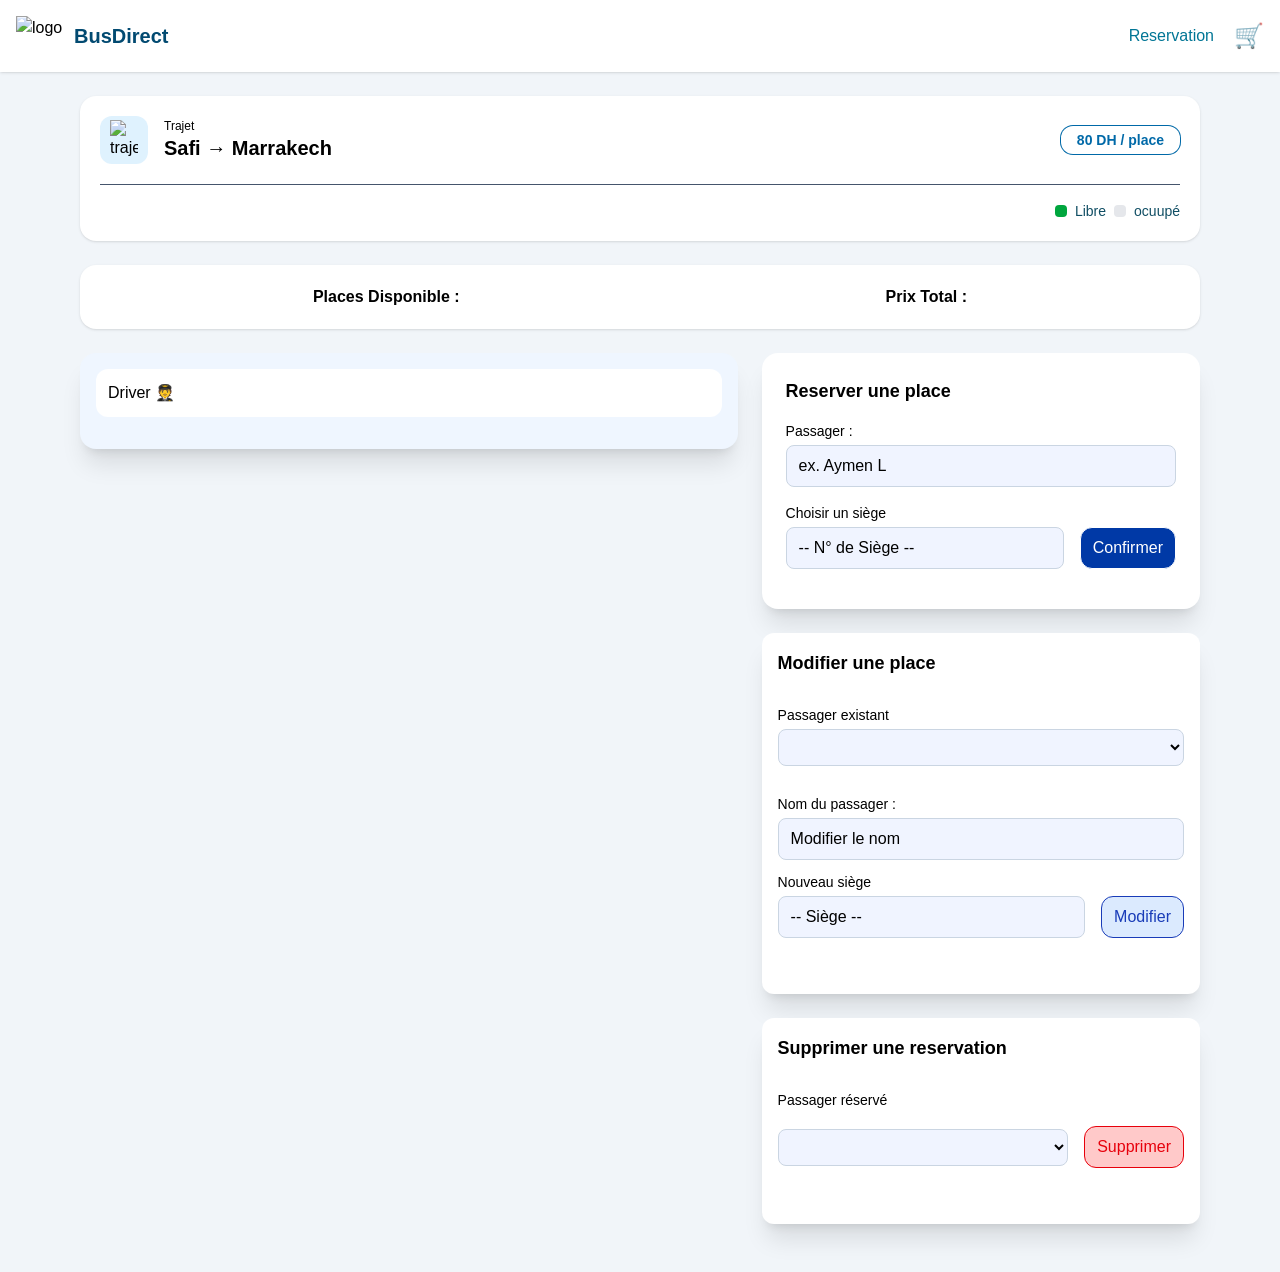
==== commit 9f38be04: "set localStorage to citySearch" ====
--- a/cabine.html
+++ b/cabine.html
@@ -16,11 +16,11 @@
             <div class="flex gap-2 items-center">
                 <img src="img/logo.png" alt="logo" class="w-[50px] h-[40px]">
                 <h1 class="text-xl font-bold text-sky-900">
-                    <a href="#bus_direct">BusDirect</a>
+                    <a href="./index.html">BusDirect</a>
                 </h1>
             </div>
             <nav class="flex gap-5 items-center">
-                <a class="text-l font-medium text-cyan-700 hover:text-sky-900" href="#reservation">
+                <a class="text-l font-medium text-cyan-700 hover:text-sky-900" href="./index.html">
                     Reservation
                 </a>
 
@@ -90,7 +90,7 @@
                 <section class="bg-white rounded-2xl shadow-xl p-6 h-fit ">
                     <h2 class="text-lg font-semibold mb-4">Reserver une place</h2>
                     <label for="nameInput" class="block text-sm font-medium rond mb-1">Passager :</label>
-                    <input type="text" id="nameInput" placeholder="e.g. Aymen L"
+                    <input type="text" id="nameInput" placeholder="ex. Aymen L"
                         class="w-full border border-slate-300 rounded-lg p-2 bg-[#F0F4FF] px-3 py-2 mb-4 ">
                     <div>
                         <label for="" class="block text-sm font-medium mb-1 rond">Choisir un siège</label>
@@ -151,10 +151,23 @@
                     </div>
                     <p id="supMessage" class="mt-4 text-sm font-medium"></p>
                 </section>
+            
+            <section id="liste_attente">
+                    <!-- <h2 class="text-lg font-semibold">Liste d'attente</h2>
+                    <label for="passager_attente" class="block text-sm font-medium rond">Passager :</label>
+                    <input type="text" id="passager_attente" placeholder="ex. Aymen L"
+                        class="w-full border border-slate-300 rounded-lg p-2 bg-[#F0F4FF] px-3 py-2">
+                    <label for="numero_tel" class="block text-sm font-medium rond">Numero tel :</label>
+                    <input type="number" id="numero_tel" placeholder="ex. 06 XX XX XX XX"
+                        class="w-full border border-slate-300 rounded-lg p-2 bg-[#F0F4FF] px-3 py-2">
+                    <button type="button" id="btn_attente"
+                        class="border-1 px-3 py-2 rounded-xl bg-[#0039A6] text-white">Confirmer</button>
+                    <p id="message" class="mt-4 text-sm font-medium"></p>              -->
+            </section>
             </div>
         </div>
     </main>
-    <script src="js/script.js"></script>
+    <script type="module" src="js/main-cabine.js"></script>
 </body>
 
 </html>
--- a/style.css
+++ b/style.css
@@ -1,7 +1,7 @@
 body{
     background-color: #f1f5f9;
 }
-/* .page {
+.page {
     display: grid;
     gap: 1.5rem;
 }
@@ -11,9 +11,14 @@
     gap: 1.5rem;
 }
 
+.search {
+    display: grid;
+    grid-template-columns: 3fr 1fr;
+}
+
 @media (min-width: 1024px) {
     .page {
         grid-template-columns: 3fr 2fr;
         align-items: start;
     }
-} */+}
--- a/src/output.css
+++ b/src/output.css
@@ -443,6 +443,9 @@
   .mb-6 {
     margin-bottom: calc(var(--spacing) * 6);
   }
+  .mb-20 {
+    margin-bottom: calc(var(--spacing) * 20);
+  }
 
   .ml-3 {
     margin-left: calc(var(--spacing) * 3);
@@ -575,6 +578,9 @@
   .h-\[60px\] {
     height: 60px;
   }
+  .h-\[200px\] {
+    height: 200px;
+  }
 
   .h-auto {
     height: auto;
@@ -1400,8 +1406,8 @@
     color: var(--color-gray-500);
   }
 
-  .text-gray-800 {
-    color: var(--color-gray-800);
+  .text-gray-600 {
+    color: var(--color-gray-600);
   }
 
   .text-green-600 {
@@ -1528,8 +1534,8 @@
       background-color: var(--color-gray-600);
     }
 
-    .hover\:bg-green-700:hover {
-      background-color: var(--color-green-700);
+    .hover\:bg-green-400:hover {
+      background-color: var(--color-green-400);
     }
 
     .hover\:bg-indigo-700:hover {
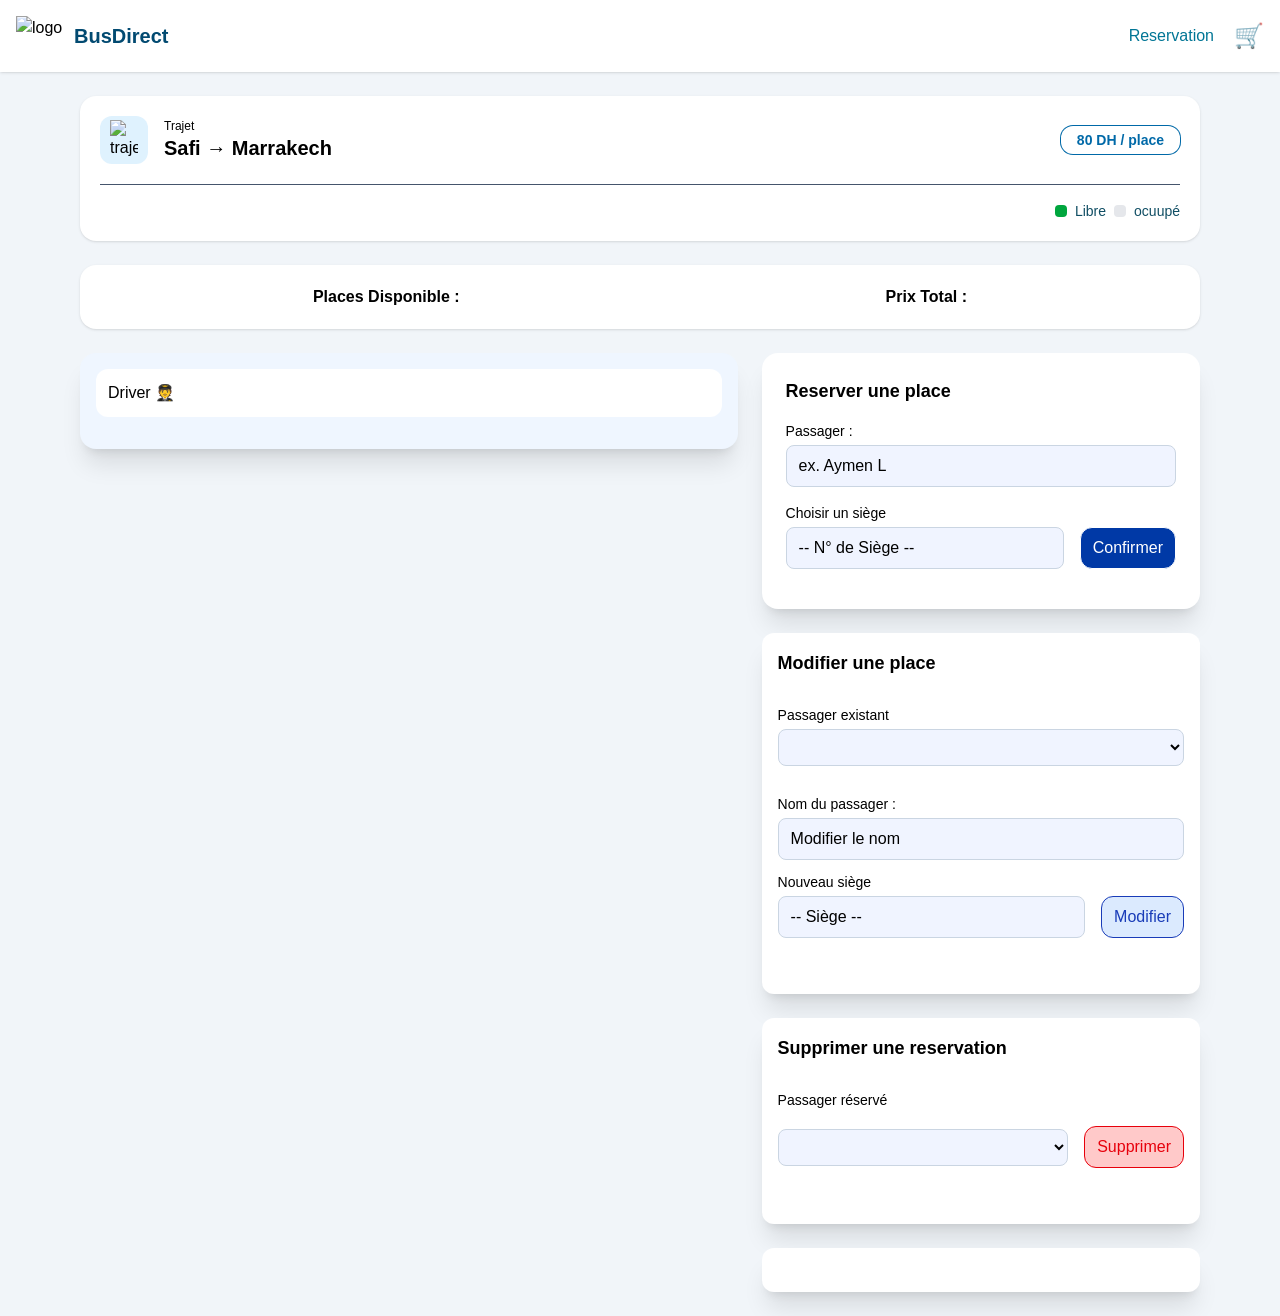
==== commit a5196ca4: "initialize reservations for every trip id" ====
--- a/cabine.html
+++ b/cabine.html
@@ -152,7 +152,7 @@
                     <p id="supMessage" class="mt-4 text-sm font-medium"></p>
                 </section>
             
-            <section id="liste_attente">
+            <section id="liste_attente" class="flex shadow-xl w-full rounded-xl gap-3 p-4 flex-wrap flex-col bg-white shadow-sm p-4 pb-7 ">
                     <!-- <h2 class="text-lg font-semibold">Liste d'attente</h2>
                     <label for="passager_attente" class="block text-sm font-medium rond">Passager :</label>
                     <input type="text" id="passager_attente" placeholder="ex. Aymen L"
@@ -167,7 +167,12 @@
             </div>
         </div>
     </main>
-    <script type="module" src="js/main-cabine.js"></script>
+    <script type="module" src="./js/main-cabine.js"></script>
+    <script type="module" src="./js/main-trajets.js"></script>
+    <script type="module" src="./js/store.js"></script>
+    <script type="module" src="./js/reservations.js"></script>
+    <script type="module" src="./js/render.js"></script>
+    <script type="module" src="./js/validators.js"></script>
 </body>
 
 </html>
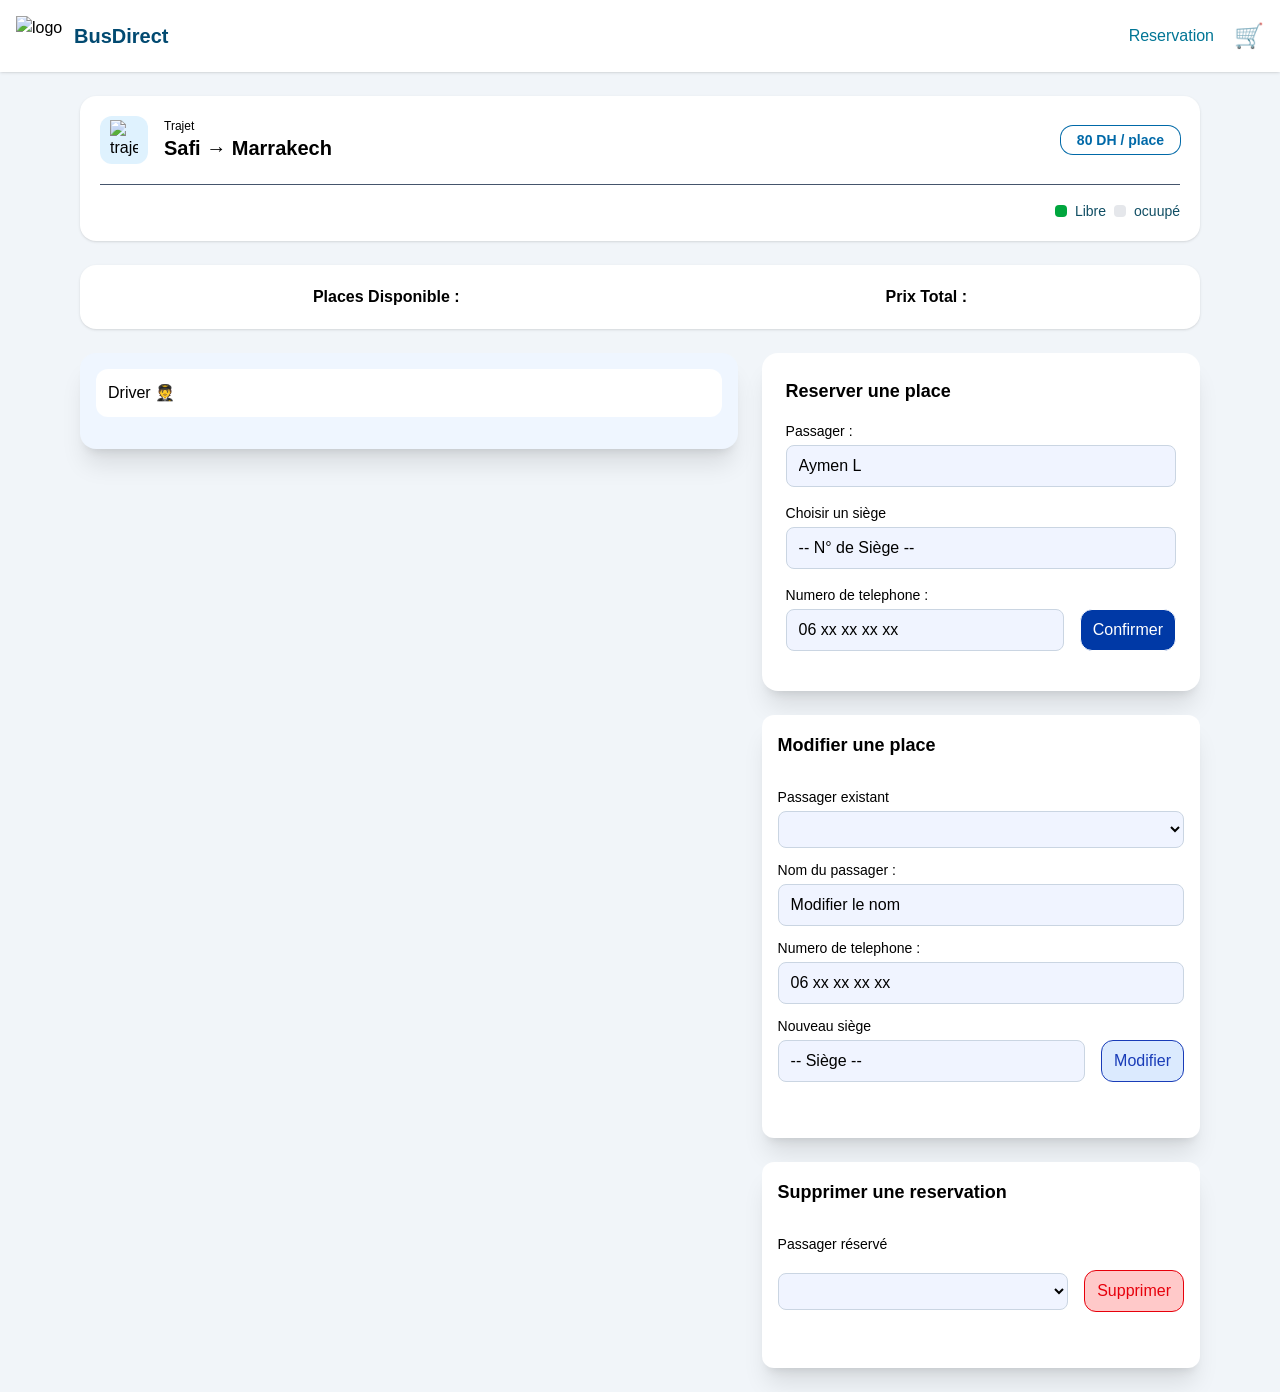
==== commit 8dfef23e: "added regex for check phone number" ====
--- a/cabine.html
+++ b/cabine.html
@@ -90,13 +90,19 @@
                 <section class="bg-white rounded-2xl shadow-xl p-6 h-fit ">
                     <h2 class="text-lg font-semibold mb-4">Reserver une place</h2>
                     <label for="nameInput" class="block text-sm font-medium rond mb-1">Passager :</label>
-                    <input type="text" id="nameInput" placeholder="ex. Aymen L"
+                    <input type="text" id="nameInput" placeholder="Aymen L"
                         class="w-full border border-slate-300 rounded-lg p-2 bg-[#F0F4FF] px-3 py-2 mb-4 ">
                     <div>
                         <label for="" class="block text-sm font-medium mb-1 rond">Choisir un siège</label>
                         <div class="flex items-center gap-4 justify-between">
                             <input type="text" id="seatInput" placeholder="-- N° de Siège --"
-                                class="w-full border border-slate-300 rounded-lg p-2 bg-[#F0F4FF] px-3 py-2">
+                                class="w-full border border-slate-300 rounded-lg p-2 bg-[#F0F4FF] px-3 py-2 mb-4">
+                        </div>
+                    <div>
+                        <label for="num_tel" class="block text-sm font-medium rond mb-1">Numero de telephone :</label>
+                        <div class="flex items-center gap-4 justify-between">
+                            <input type="number" id="num_tel" placeholder="06 xx xx xx xx"
+                        class="w-full border border-slate-300 rounded-lg p-2 bg-[#F0F4FF] px-3 py-2">
                             <button type="button" id="reserveButton"
                                 class="border-1 px-3 py-2 rounded-xl bg-[#0039A6] text-white">Confirmer</button>
                         </div>
@@ -112,13 +118,18 @@
                     <div>
                         <label for="changeSelect" class="block text-sm font-medium mb-1 rond">Passager existant</label>
                         <select id="changeSelect"
-                            class="w-full border border-slate-300 rounded-lg px-3 py-2 mb-4 bg-[#F0F4FF] focus:outline-none focus:ring-2 focus:ring-blue-500">
+                            class="w-full border border-slate-300 rounded-lg px-3 py-2 bg-[#F0F4FF] focus:outline-none focus:ring-2 focus:ring-blue-500">
                         </select>
                     </div>
                     <div>
                         <label for="name" class="block text-sm font-medium rond mb-1">Nom du passager :</label>
                         <input type="text" name="name" id="modifyNameInput" placeholder="Modifier le nom"
                             class="w-full border border-slate-300 rounded-lg p-2 bg-[#F0F4FF] px-3 py-2">
+                    </div>
+                    <div>
+                        <label for="modify_num" class="block text-sm font-medium rond mb-1">Numero de telephone :</label>
+                        <input type="number" id="modify_num" placeholder="06 xx xx xx xx"
+                        class="w-full border border-slate-300 rounded-lg p-2 bg-[#F0F4FF] px-3 py-2">
                     </div>
                     <div>
                         <label for="newSeat" class="block text-sm font-medium mb-1 rond">Nouveau siège</label>
@@ -152,7 +163,7 @@
                     <p id="supMessage" class="mt-4 text-sm font-medium"></p>
                 </section>
             
-            <section id="liste_attente" class="flex shadow-xl w-full rounded-xl gap-3 p-4 flex-wrap flex-col bg-white shadow-sm p-4 pb-7 ">
+            <!-- <section id="liste_attente" class="flex shadow-xl w-full rounded-xl gap-3 p-4 flex-wrap flex-col bg-white shadow-sm p-4 pb-7 "> -->
                     <!-- <h2 class="text-lg font-semibold">Liste d'attente</h2>
                     <label for="passager_attente" class="block text-sm font-medium rond">Passager :</label>
                     <input type="text" id="passager_attente" placeholder="ex. Aymen L"
@@ -163,7 +174,7 @@
                     <button type="button" id="btn_attente"
                         class="border-1 px-3 py-2 rounded-xl bg-[#0039A6] text-white">Confirmer</button>
                     <p id="message" class="mt-4 text-sm font-medium"></p>              -->
-            </section>
+            <!-- </section> -->
             </div>
         </div>
     </main>
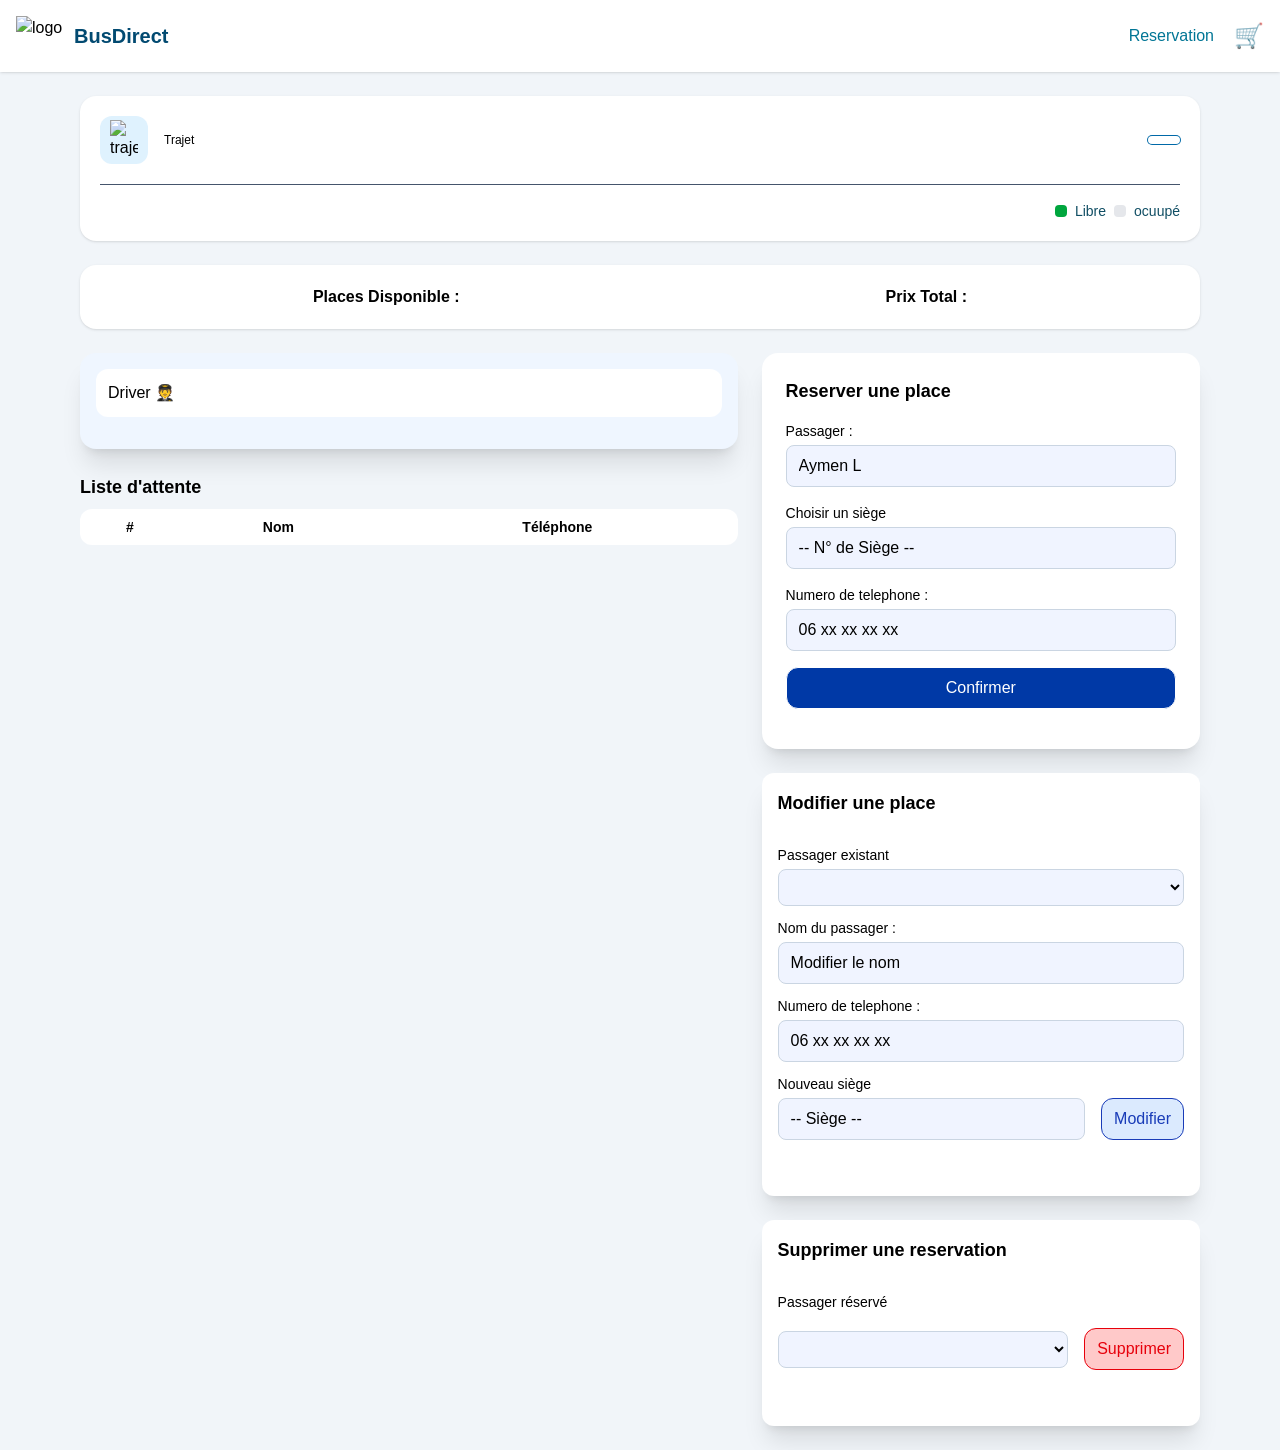
==== commit 4fbe220e: "add and implement waiting list logic" ====
--- a/cabine.html
+++ b/cabine.html
@@ -43,15 +43,13 @@
                     </div>
                     <div>
                         <p class="text-xs font-medium uppercase tracking-wide text-slate-400">Trajet</p>
-                        <h2 class="text-xl font-semibold text-slate-800 sm:text-2xl">
-                            Safi → Marrakech
+                        <h2 id="tripTitle" class="text-xl font-semibold text-slate-800 sm:text-2xl"></h2>
                         </h2>
                     </div>
                 </div>
 
-                <span class="rounded-xl bg-sky-50 px-4 py-1 text-sm font-semibold text-sky-700 ring-1 ring-sky-100">
-                    80 DH / place
-                </span>
+                <span id="tripPrice"
+                    class="rounded-xl bg-sky-50 px-4 py-1 text-sm font-semibold text-sky-700 ring-1 ring-sky-100"></span>
 
             </div>
 
@@ -82,10 +80,23 @@
 
 
         <div class="page">
+            <div>
             <section class="bg-blue-50 rounded-2xl shadow-xl p-4">
                 <div class="bg-white rounded-xl p-3 mb-4 font-medium">Driver 🧑‍✈️</div>
                 <div id="seatGrid" class="grid grid-cols-[1fr_1fr_0.3fr_1fr_1fr] gap-2"></div>
             </section>
+            <h3 class="text-lg font-semibold mt-6 mb-2">Liste d'attente</h3>
+            <table class="w-full text-sm bg-white rounded-xl">
+                <thead>
+                    <tr class="text-left">
+                        <th class="p-2">#</th>
+                        <th class="p-2">Nom</th>
+                        <th class="p-2">Téléphone</th>
+                    </tr>
+                </thead>
+                <tbody id="waitBody"></tbody>
+            </table>
+            </div>
             <div class="forms">
                 <section class="bg-white rounded-2xl shadow-xl p-6 h-fit ">
                     <h2 class="text-lg font-semibold mb-4">Reserver une place</h2>
@@ -98,16 +109,14 @@
                             <input type="text" id="seatInput" placeholder="-- N° de Siège --"
                                 class="w-full border border-slate-300 rounded-lg p-2 bg-[#F0F4FF] px-3 py-2 mb-4">
                         </div>
-                    <div>
                         <label for="num_tel" class="block text-sm font-medium rond mb-1">Numero de telephone :</label>
-                        <div class="flex items-center gap-4 justify-between">
-                            <input type="number" id="num_tel" placeholder="06 xx xx xx xx"
-                        class="w-full border border-slate-300 rounded-lg p-2 bg-[#F0F4FF] px-3 py-2">
+                        <input type="number" id="num_tel" placeholder="06 xx xx xx xx"
+                            class="w-full border border-slate-300 rounded-lg p-2 bg-[#F0F4FF] px-3 py-2">
+                        <div class="mt-4">
                             <button type="button" id="reserveButton"
-                                class="border-1 px-3 py-2 rounded-xl bg-[#0039A6] text-white">Confirmer</button>
+                                class="w-full border-1 px-3 py-2 rounded-xl bg-[#0039A6] text-white">Confirmer</button>
                         </div>
-                    </div>
-                    <p id="message" class="mt-4 text-sm font-medium"></p>
+                        <p id="message" class="mt-4 text-sm font-medium"></p>
                 </section>
 
                 <section
@@ -127,9 +136,10 @@
                             class="w-full border border-slate-300 rounded-lg p-2 bg-[#F0F4FF] px-3 py-2">
                     </div>
                     <div>
-                        <label for="modify_num" class="block text-sm font-medium rond mb-1">Numero de telephone :</label>
+                        <label for="modify_num" class="block text-sm font-medium rond mb-1">Numero de telephone
+                            :</label>
                         <input type="number" id="modify_num" placeholder="06 xx xx xx xx"
-                        class="w-full border border-slate-300 rounded-lg p-2 bg-[#F0F4FF] px-3 py-2">
+                            class="w-full border border-slate-300 rounded-lg p-2 bg-[#F0F4FF] px-3 py-2">
                     </div>
                     <div>
                         <label for="newSeat" class="block text-sm font-medium mb-1 rond">Nouveau siège</label>
@@ -162,9 +172,9 @@
                     </div>
                     <p id="supMessage" class="mt-4 text-sm font-medium"></p>
                 </section>
-            
-            <!-- <section id="liste_attente" class="flex shadow-xl w-full rounded-xl gap-3 p-4 flex-wrap flex-col bg-white shadow-sm p-4 pb-7 "> -->
-                    <!-- <h2 class="text-lg font-semibold">Liste d'attente</h2>
+
+                <!-- <section id="liste_attente" class="flex shadow-xl w-full rounded-xl gap-3 p-4 flex-wrap flex-col bg-white shadow-sm p-4 pb-7 "> -->
+                <!-- <h2 class="text-lg font-semibold">Liste d'attente</h2>
                     <label for="passager_attente" class="block text-sm font-medium rond">Passager :</label>
                     <input type="text" id="passager_attente" placeholder="ex. Aymen L"
                         class="w-full border border-slate-300 rounded-lg p-2 bg-[#F0F4FF] px-3 py-2">
@@ -174,7 +184,7 @@
                     <button type="button" id="btn_attente"
                         class="border-1 px-3 py-2 rounded-xl bg-[#0039A6] text-white">Confirmer</button>
                     <p id="message" class="mt-4 text-sm font-medium"></p>              -->
-            <!-- </section> -->
+                <!-- </section> -->
             </div>
         </div>
     </main>
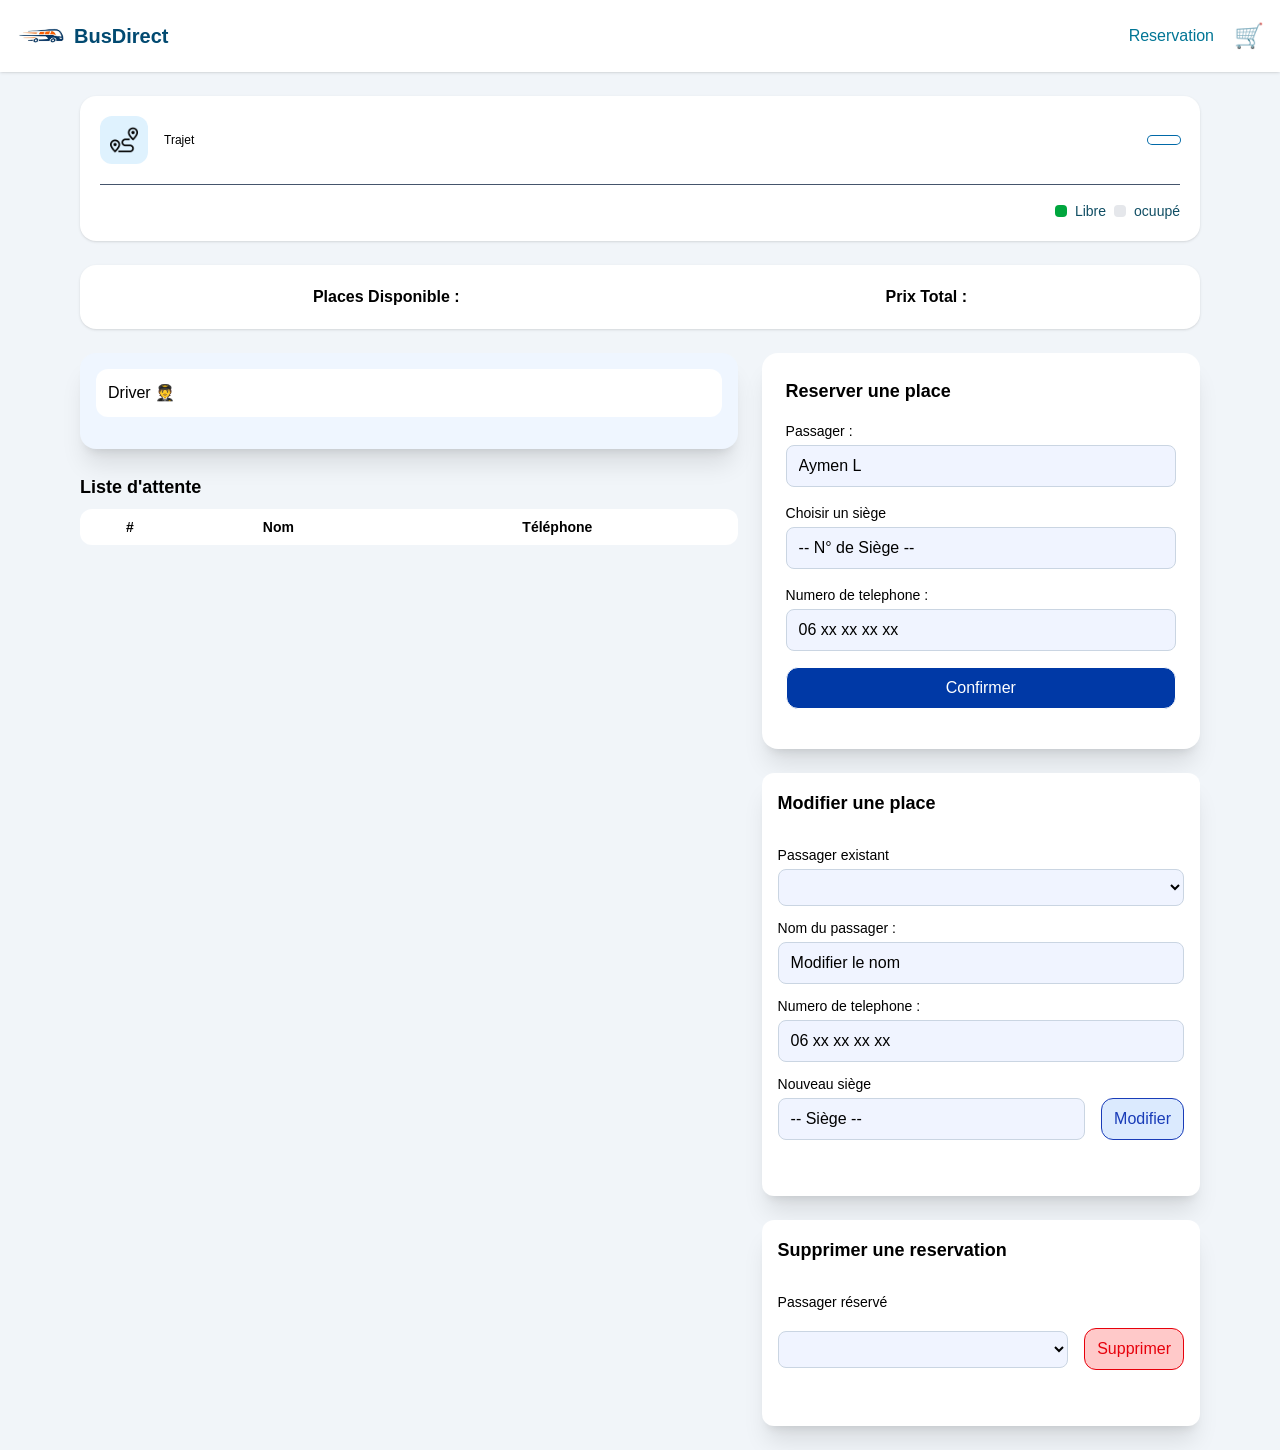
==== commit 4167f919: "fix filter trips problem" ====
--- a/cabine.html
+++ b/cabine.html
@@ -172,19 +172,6 @@
                     </div>
                     <p id="supMessage" class="mt-4 text-sm font-medium"></p>
                 </section>
-
-                <!-- <section id="liste_attente" class="flex shadow-xl w-full rounded-xl gap-3 p-4 flex-wrap flex-col bg-white shadow-sm p-4 pb-7 "> -->
-                <!-- <h2 class="text-lg font-semibold">Liste d'attente</h2>
-                    <label for="passager_attente" class="block text-sm font-medium rond">Passager :</label>
-                    <input type="text" id="passager_attente" placeholder="ex. Aymen L"
-                        class="w-full border border-slate-300 rounded-lg p-2 bg-[#F0F4FF] px-3 py-2">
-                    <label for="numero_tel" class="block text-sm font-medium rond">Numero tel :</label>
-                    <input type="number" id="numero_tel" placeholder="ex. 06 XX XX XX XX"
-                        class="w-full border border-slate-300 rounded-lg p-2 bg-[#F0F4FF] px-3 py-2">
-                    <button type="button" id="btn_attente"
-                        class="border-1 px-3 py-2 rounded-xl bg-[#0039A6] text-white">Confirmer</button>
-                    <p id="message" class="mt-4 text-sm font-medium"></p>              -->
-                <!-- </section> -->
             </div>
         </div>
     </main>
--- a/style.css
+++ b/style.css
@@ -16,9 +16,18 @@
     grid-template-columns: 3fr 1fr;
 }
 
+#AllCards {
+    display: grid;
+    grid-template-columns: 1fr;
+    gap: 1rem;
+}
+
 @media (min-width: 1024px) {
     .page {
         grid-template-columns: 3fr 2fr;
         align-items: start;
     }
+        #AllCards {
+        grid-template-columns: repeat(3, 1fr);
+    }
 }
